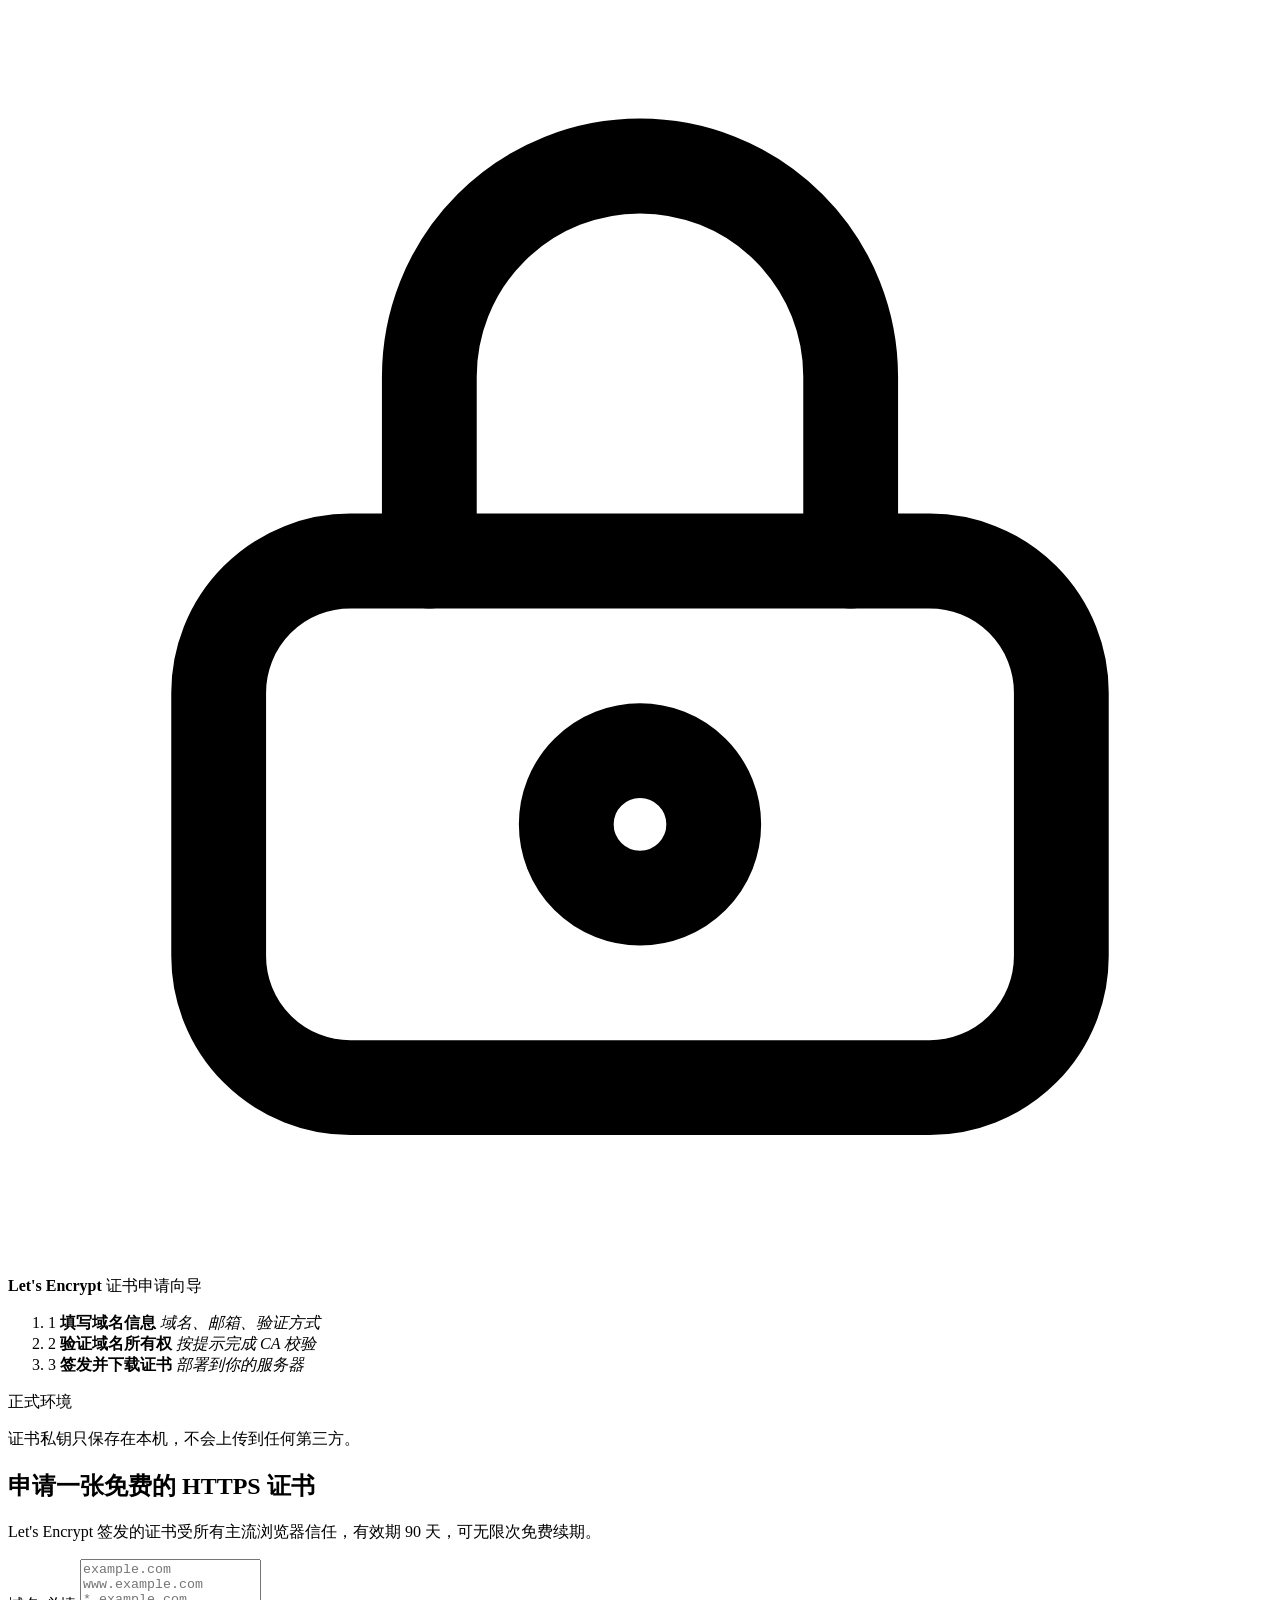
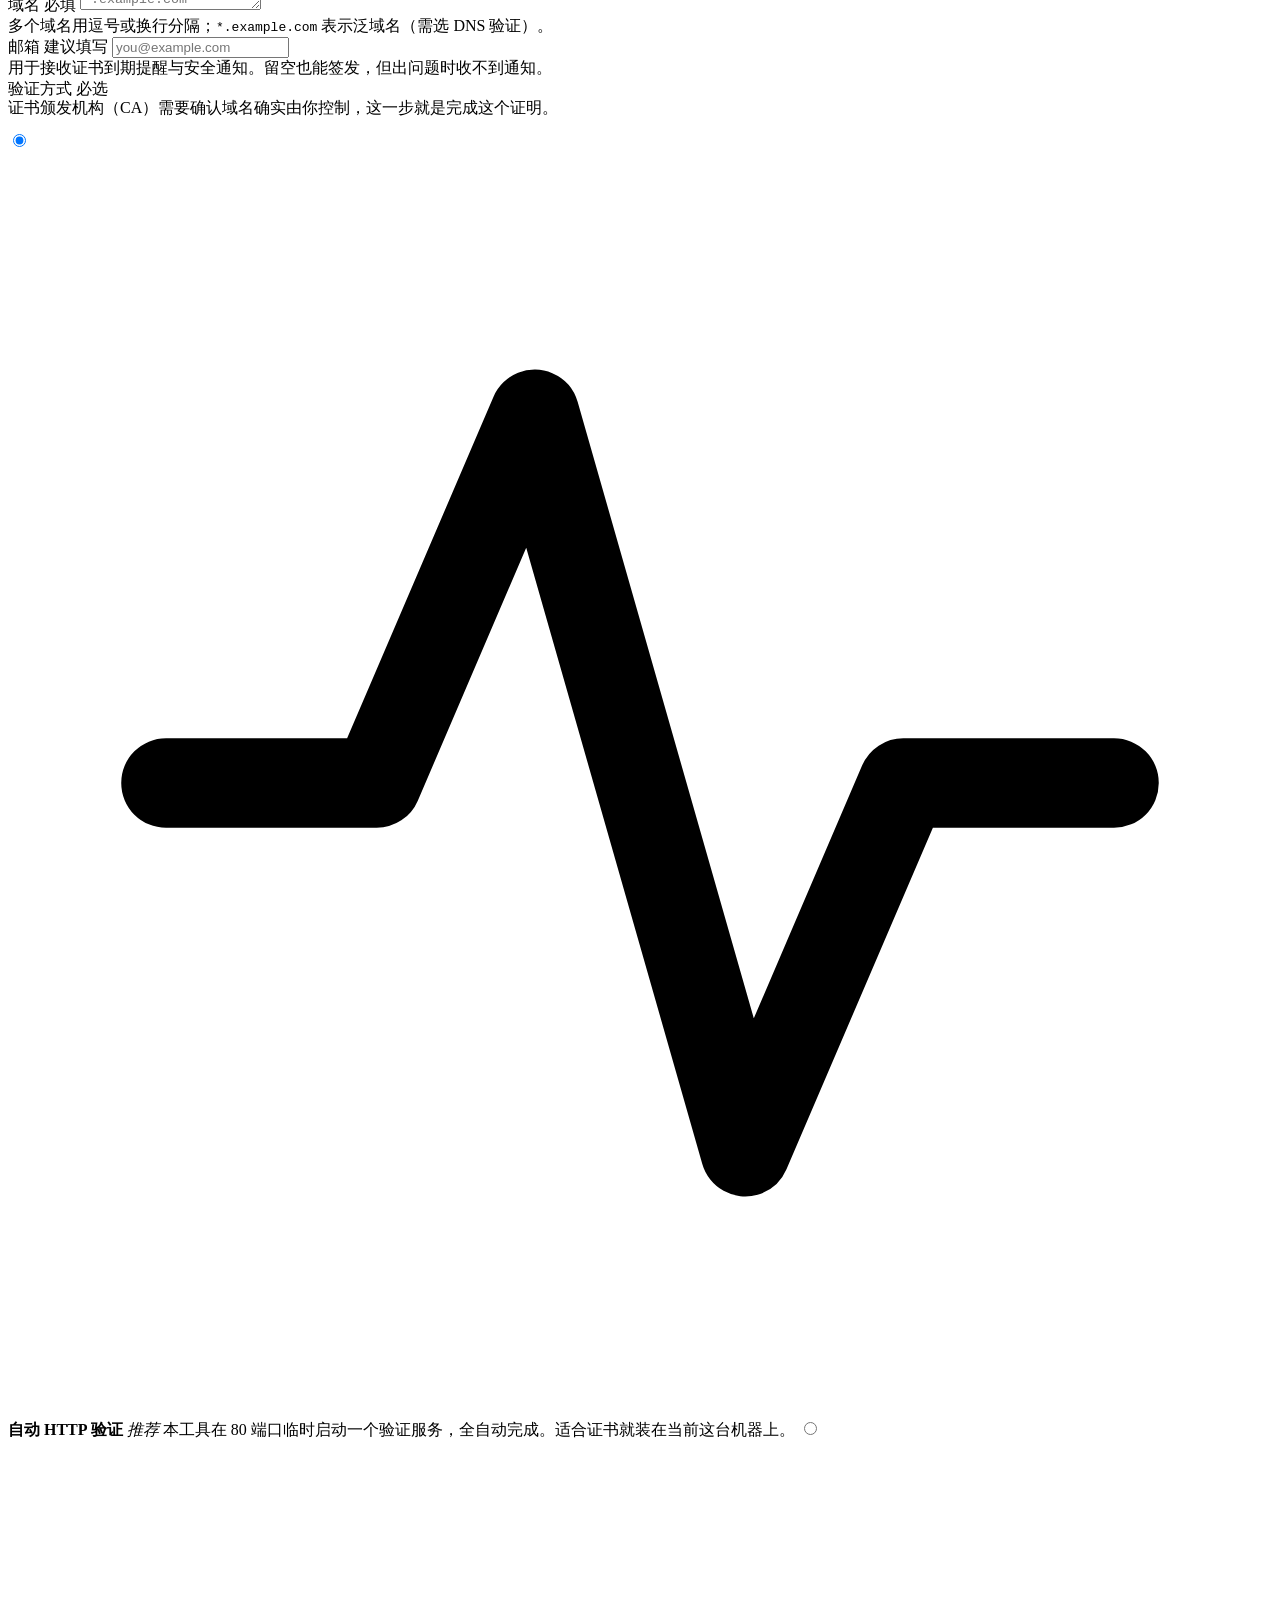
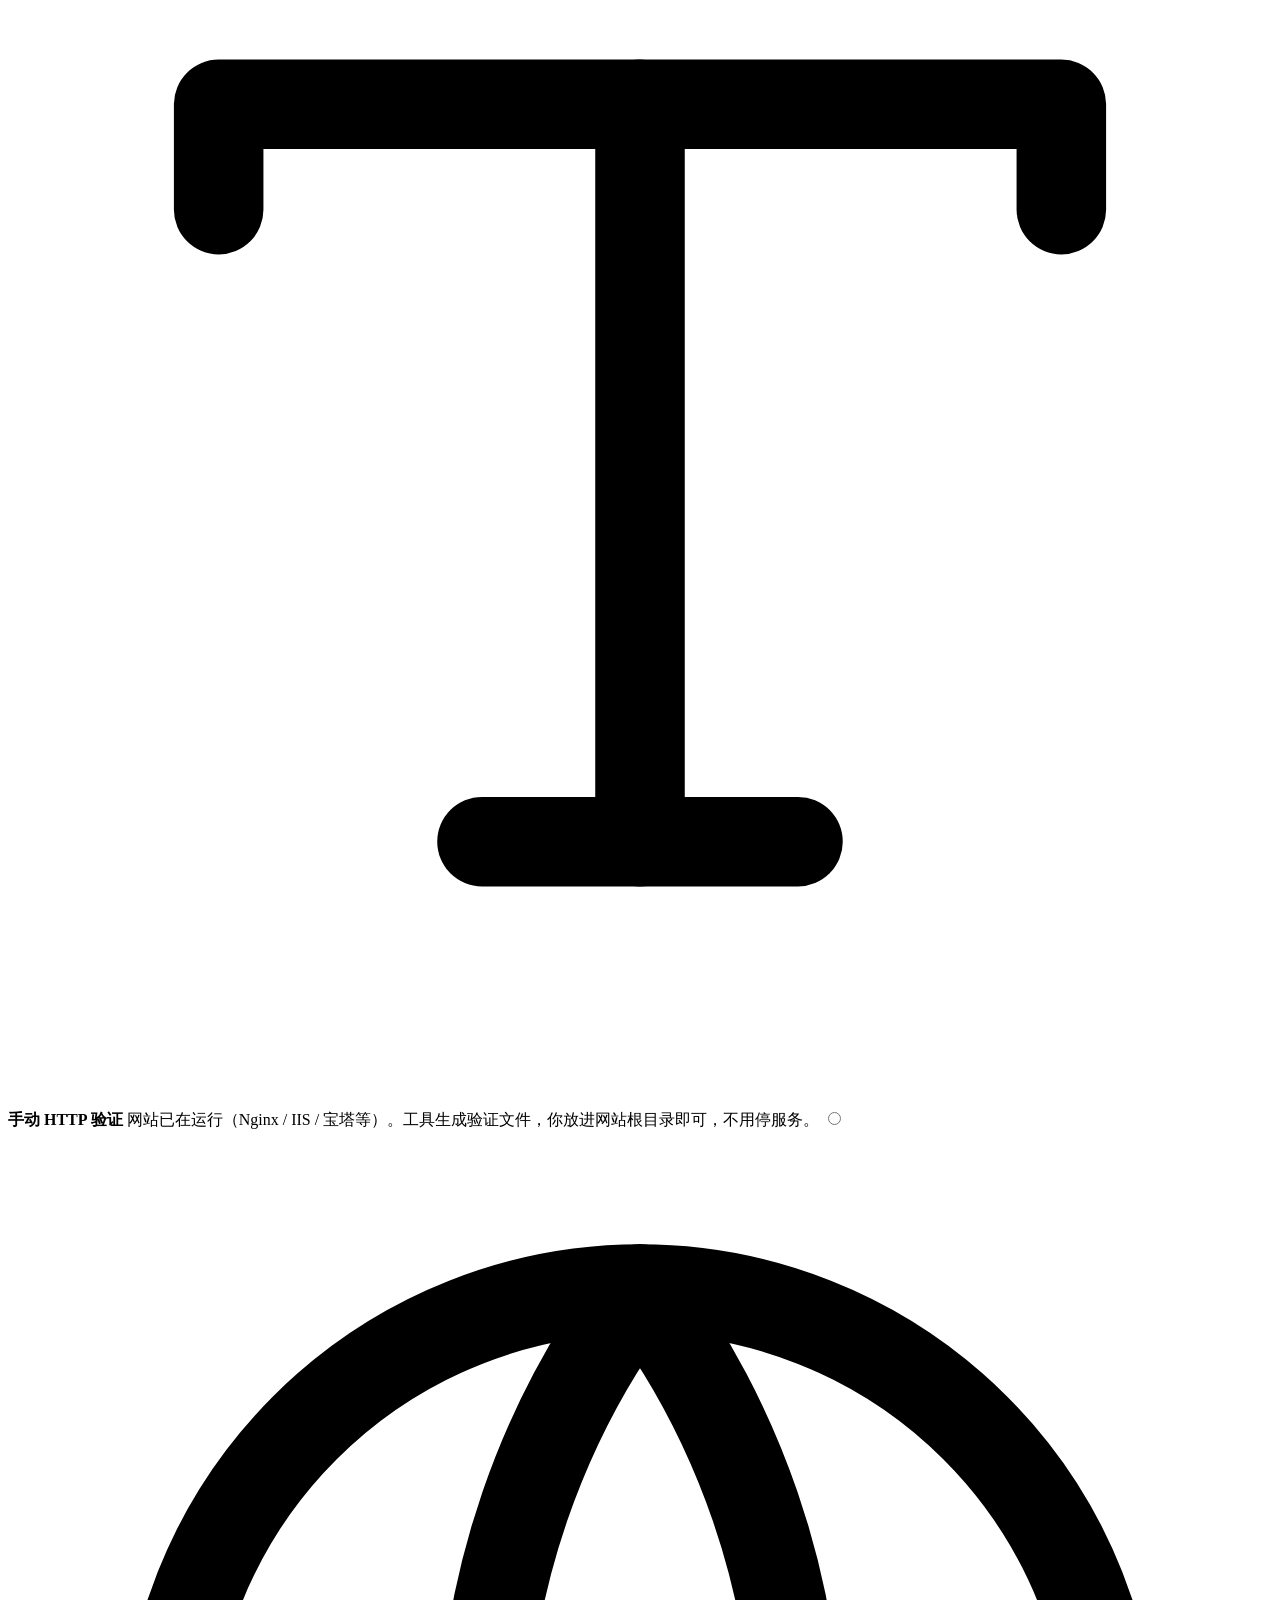
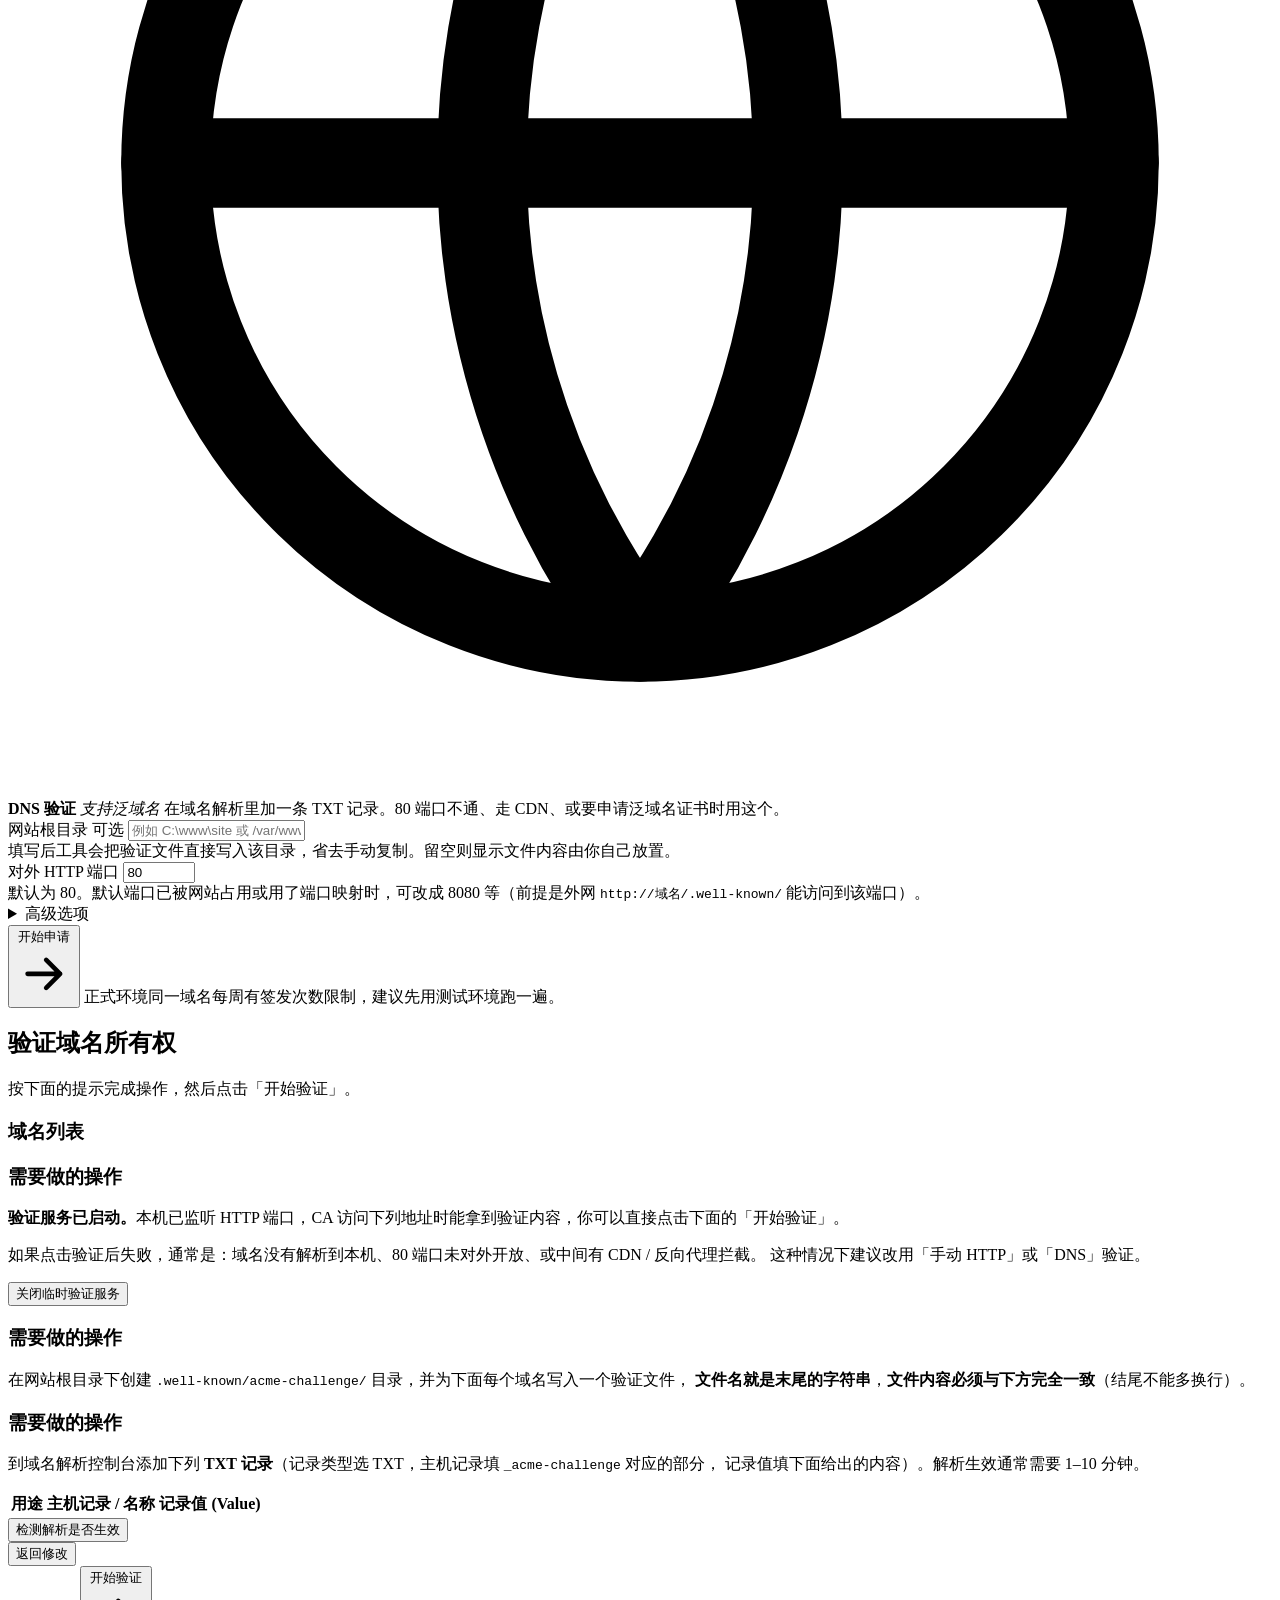
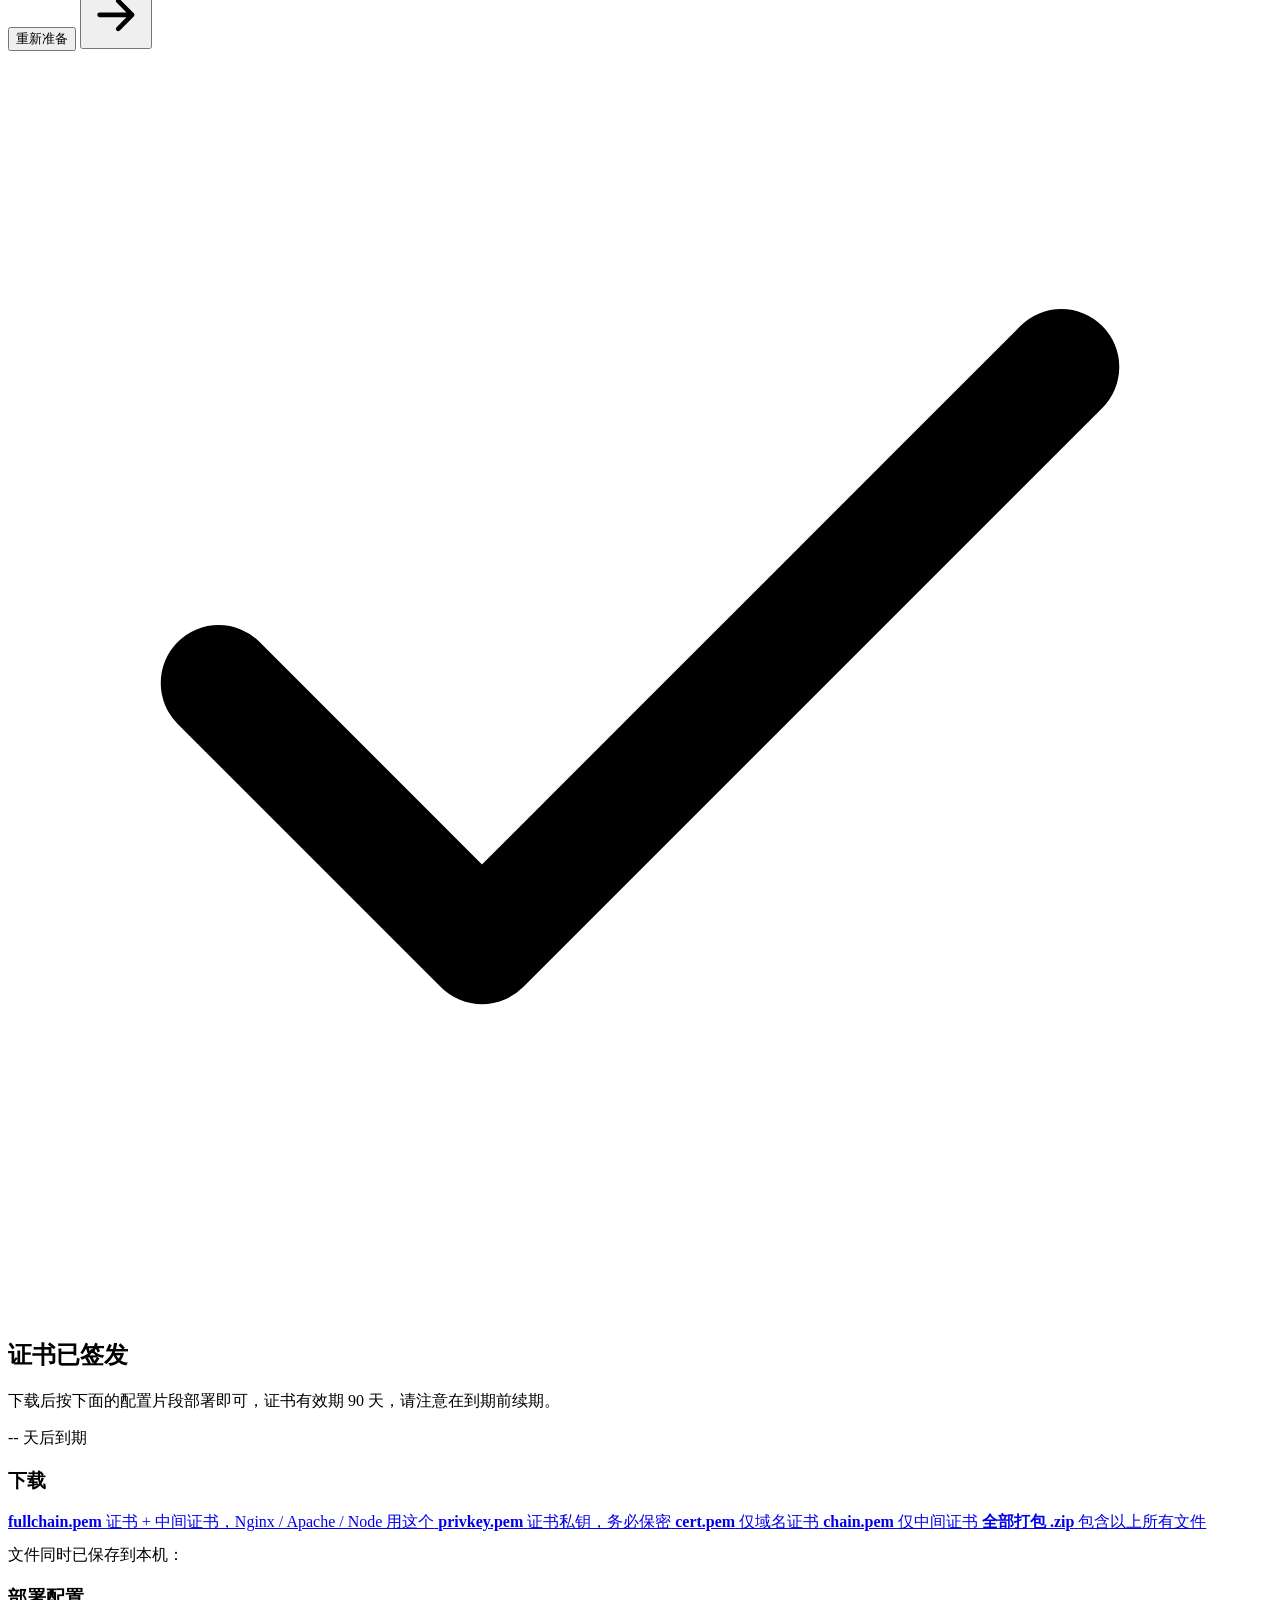
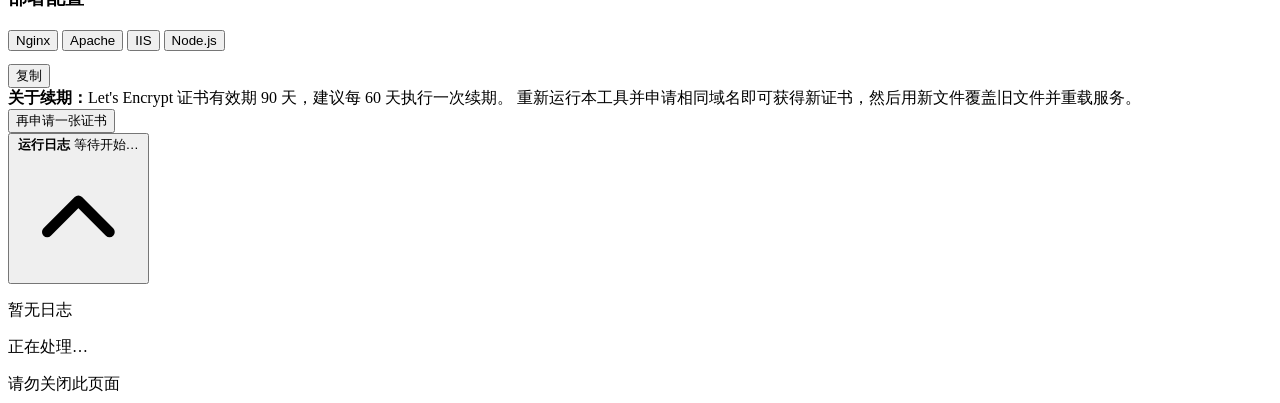
==== web/index.html @ 325e5907 "Initial commit: Let's Encrypt 证书申请工具" ====
<!DOCTYPE html>
<html lang="zh-CN">
<head>
<meta charset="UTF-8">
<meta name="viewport" content="width=device-width, initial-scale=1.0">
<title>Let's Encrypt 证书申请工具</title>
<link rel="stylesheet" href="/static/style.css">
<link rel="icon" href="data:image/svg+xml,<svg xmlns='http://www.w3.org/2000/svg' viewBox='0 0 100 100'><text y='.9em' font-size='90'>🔒</text></svg>">
</head>
<body>

<div class="app">

  <!-- ================= 侧边栏 ================= -->
  <aside class="sidebar">
    <div class="brand">
      <div class="brand-mark">
        <svg viewBox="0 0 24 24" fill="none" stroke="currentColor" stroke-width="1.8" stroke-linecap="round" stroke-linejoin="round">
          <rect x="4" y="10.5" width="16" height="10" rx="2.5"/>
          <path d="M8 10.5V7a4 4 0 0 1 8 0v3.5"/>
          <circle cx="12" cy="15.5" r="1.4"/>
        </svg>
      </div>
      <div class="brand-text">
        <strong>Let's Encrypt</strong>
        <span>证书申请向导</span>
      </div>
    </div>

    <ol class="steps" id="steps">
      <li class="step is-active" data-step="1">
        <span class="step-dot">1</span>
        <span class="step-label">
          <b>填写域名信息</b>
          <i>域名、邮箱、验证方式</i>
        </span>
      </li>
      <li class="step" data-step="2">
        <span class="step-dot">2</span>
        <span class="step-label">
          <b>验证域名所有权</b>
          <i>按提示完成 CA 校验</i>
        </span>
      </li>
      <li class="step" data-step="3">
        <span class="step-dot">3</span>
        <span class="step-label">
          <b>签发并下载证书</b>
          <i>部署到你的服务器</i>
        </span>
      </li>
    </ol>

    <div class="sidebar-foot">
      <div class="badge-row">
        <span class="badge" id="envBadge">正式环境</span>
      </div>
      <p class="hint">
        证书私钥只保存在本机，不会上传到任何第三方。
      </p>
    </div>
  </aside>

  <!-- ================= 主区域 ================= -->
  <main class="main">
    <div class="main-scroll">
      <div class="content">

        <!-- ---------- 步骤 1 ---------- -->
        <section class="panel" id="step1">
          <header class="panel-head">
            <h1>申请一张免费的 HTTPS 证书</h1>
            <p>Let's Encrypt 签发的证书受所有主流浏览器信任，有效期 90 天，可无限次免费续期。</p>
          </header>

          <div class="field">
            <label for="domains">
              域名
              <span class="req">必填</span>
            </label>
            <textarea id="domains" rows="3" spellcheck="false"
              placeholder="example.com&#10;www.example.com&#10;*.example.com"></textarea>
            <div class="field-help">
              <span>多个域名用逗号或换行分隔；<code>*.example.com</code> 表示泛域名（需选 DNS 验证）。</span>
            </div>
            <div class="chips" id="domainChips"></div>
          </div>

          <div class="field">
            <label for="email">
              邮箱
              <span class="opt">建议填写</span>
            </label>
            <input type="email" id="email" placeholder="you@example.com" autocomplete="email">
            <div class="field-help">
              用于接收证书到期提醒与安全通知。留空也能签发，但出问题时收不到通知。
            </div>
          </div>

          <div class="field">
            <label>验证方式 <span class="req">必选</span></label>
            <p class="field-help" style="margin-top:-2px;margin-bottom:12px">
              证书颁发机构（CA）需要确认域名确实由你控制，这一步就是完成这个证明。
            </p>

            <div class="option-grid" id="challengeOptions">
              <label class="option" data-value="http_auto">
                <input type="radio" name="challenge" value="http_auto" checked>
                <span class="option-head">
                  <svg class="ico" viewBox="0 0 24 24" fill="none" stroke="currentColor" stroke-width="1.7" stroke-linecap="round" stroke-linejoin="round"><path d="M3 12h4l3-7 4 14 3-7h4"/></svg>
                  <b>自动 HTTP 验证</b>
                  <em class="tag tag-rec">推荐</em>
                </span>
                <span class="option-desc">
                  本工具在 80 端口临时启动一个验证服务，全自动完成。适合证书就装在当前这台机器上。
                </span>
              </label>

              <label class="option" data-value="http_manual">
                <input type="radio" name="challenge" value="http_manual">
                <span class="option-head">
                  <svg class="ico" viewBox="0 0 24 24" fill="none" stroke="currentColor" stroke-width="1.7" stroke-linecap="round" stroke-linejoin="round"><path d="M4 7V5h16v2"/><path d="M12 5v14"/><path d="M9 19h6"/></svg>
                  <b>手动 HTTP 验证</b>
                </span>
                <span class="option-desc">
                  网站已在运行（Nginx / IIS / 宝塔等）。工具生成验证文件，你放进网站根目录即可，不用停服务。
                </span>
              </label>

              <label class="option" data-value="dns">
                <input type="radio" name="challenge" value="dns">
                <span class="option-head">
                  <svg class="ico" viewBox="0 0 24 24" fill="none" stroke="currentColor" stroke-width="1.7" stroke-linecap="round" stroke-linejoin="round"><circle cx="12" cy="12" r="9"/><path d="M3 12h18M12 3a15 15 0 0 1 0 18 15 15 0 0 1 0-18"/></svg>
                  <b>DNS 验证</b>
                  <em class="tag">支持泛域名</em>
                </span>
                <span class="option-desc">
                  在域名解析里加一条 TXT 记录。80 端口不通、走 CDN、或要申请泛域名证书时用这个。
                </span>
              </label>
            </div>
          </div>

          <!-- 条件字段 -->
          <div class="field conditional" id="fieldWebroot">
            <label for="webroot">网站根目录 <span class="opt">可选</span></label>
            <input type="text" id="webroot" placeholder="例如 C:\www\site 或 /var/www/html">
            <div class="field-help">
              填写后工具会把验证文件直接写入该目录，省去手动复制。留空则显示文件内容由你自己放置。
            </div>
          </div>

          <div class="field conditional" id="fieldPort">
            <label for="httpPort">对外 HTTP 端口</label>
            <input type="number" id="httpPort" value="80" min="1" max="65535">
            <div class="field-help">
              默认为 80。默认端口已被网站占用或用了端口映射时，可改成 8080 等（前提是外网 <code>http://域名/.well-known/</code> 能访问到该端口）。
            </div>
          </div>

          <details class="advanced">
            <summary>高级选项</summary>
            <div class="field">
              <label for="keyType">证书密钥类型</label>
              <select id="keyType">
                <option value="ec256" selected>ECDSA P-256（推荐，握手快、体积小）</option>
                <option value="ec384">ECDSA P-384（更高强度）</option>
                <option value="rsa2048">RSA 2048（兼容老旧设备）</option>
                <option value="rsa4096">RSA 4096（最高兼容性）</option>
              </select>
              <div class="field-help">
                极老的系统（Windows XP、Java 6、部分嵌入式设备）不支持 ECDSA，需要兼容它们时请选 RSA 2048。
              </div>
            </div>

            <div class="field">
              <label class="switch-row" for="staging">
                <input type="checkbox" id="staging">
                <span class="switch"></span>
                <span>
                  使用测试环境（Staging）
                  <em>签发的证书不被浏览器信任，但完全不影响正式配额，适合先演练流程。</em>
                </span>
              </label>
            </div>
          </details>

          <div class="actions">
            <button class="btn btn-primary" id="btnSubmit">
              开始申请
              <svg class="ico" viewBox="0 0 24 24" fill="none" stroke="currentColor" stroke-width="2" stroke-linecap="round" stroke-linejoin="round"><path d="M5 12h14M13 6l6 6-6 6"/></svg>
            </button>
            <span class="actions-note">正式环境同一域名每周有签发次数限制，建议先用测试环境跑一遍。</span>
          </div>
        </section>

        <!-- ---------- 步骤 2 ---------- -->
        <section class="panel hidden" id="step2">
          <header class="panel-head">
            <h1>验证域名所有权</h1>
            <p id="step2Subtitle">按下面的提示完成操作，然后点击「开始验证」。</p>
          </header>

          <div class="alert alert-warn hidden" id="warnBox"></div>

          <!-- 域名状态 -->
          <div class="block">
            <h3 class="block-title">域名列表</h3>
            <ul class="domain-list" id="challengeList"></ul>
          </div>

          <!-- 操作指引：自动 HTTP -->
          <div class="block guide hidden" id="guideAuto">
            <h3 class="block-title">需要做的操作</h3>
            <div class="alert alert-ok" id="autoAlert">
              <b>验证服务已启动。</b>本机已监听 HTTP 端口，CA 访问下列地址时能拿到验证内容，你可以直接点击下面的「开始验证」。
            </div>
            <ul class="url-list" id="autoUrls"></ul>
            <div id="autoFallback" class="hidden"></div>
            <p class="muted small">
              如果点击验证后失败，通常是：域名没有解析到本机、80 端口未对外开放、或中间有 CDN / 反向代理拦截。
              这种情况下建议改用「手动 HTTP」或「DNS」验证。
            </p>
            <button class="btn btn-ghost btn-sm" id="btnStopHttp">关闭临时验证服务</button>
          </div>

          <!-- 操作指引：手动 HTTP -->
          <div class="block guide hidden" id="guideManual">
            <h3 class="block-title">需要做的操作</h3>
            <p class="guide-text">
              在网站根目录下创建 <code>.well-known/acme-challenge/</code> 目录，并为下面每个域名写入一个验证文件，
              <b>文件名就是末尾的字符串</b>，<b>文件内容必须与下方完全一致</b>（结尾不能多换行）。
            </p>
            <div id="manualFiles"></div>
          </div>

          <!-- 操作指引：DNS -->
          <div class="block guide hidden" id="guideDns">
            <h3 class="block-title">需要做的操作</h3>
            <p class="guide-text">
              到域名解析控制台添加下列 <b>TXT 记录</b>（记录类型选 TXT，主机记录填 <code>_acme-challenge</code> 对应的部分，
              记录值填下面给出的内容）。解析生效通常需要 1&ndash;10 分钟。
            </p>
            <div class="table-wrap">
              <table class="data-table">
                <thead>
                  <tr><th>用途</th><th>主机记录 / 名称</th><th>记录值 (Value)</th><th></th></tr>
                </thead>
                <tbody id="dnsRows"></tbody>
              </table>
            </div>
            <div class="dns-check">
              <button class="btn btn-ghost btn-sm" id="btnCheckDns">检测解析是否生效</button>
              <span class="muted small" id="dnsCheckResult"></span>
            </div>
          </div>

          <div class="actions actions-between">
            <button class="btn btn-ghost" id="btnBack1">返回修改</button>
            <div class="actions-right">
              <button class="btn btn-primary hidden" id="btnRetryPrepare">重新准备</button>
              <button class="btn btn-primary" id="btnValidate">
                开始验证
                <svg class="ico" viewBox="0 0 24 24" fill="none" stroke="currentColor" stroke-width="2" stroke-linecap="round" stroke-linejoin="round"><path d="M5 12h14M13 6l6 6-6 6"/></svg>
              </button>
            </div>
          </div>
        </section>

        <!-- ---------- 步骤 3 ---------- -->
        <section class="panel hidden" id="step3">
          <header class="panel-head">
            <div class="success-mark">
              <svg viewBox="0 0 24 24" fill="none" stroke="currentColor" stroke-width="2.2" stroke-linecap="round" stroke-linejoin="round"><path d="M20 6 9 17l-5-5"/></svg>
            </div>
            <h1>证书已签发</h1>
            <p>下载后按下面的配置片段部署即可，证书有效期 90 天，请注意在到期前续期。</p>
          </header>

          <!-- 摘要 -->
          <div class="cert-card">
            <div class="cert-main">
              <div class="cert-domains" id="certDomains"></div>
              <div class="cert-meta" id="certMeta"></div>
            </div>
            <div class="cert-validity">
              <span class="validity-num" id="certDays">--</span>
              <span class="validity-label">天后到期</span>
            </div>
          </div>

          <div class="block">
            <h3 class="block-title">下载</h3>
            <div class="download-grid">
              <a class="dl" href="#" data-kind="fullchain">
                <b>fullchain.pem</b>
                <span>证书 + 中间证书，Nginx / Apache / Node 用这个</span>
              </a>
              <a class="dl" href="#" data-kind="key">
                <b>privkey.pem</b>
                <span>证书私钥，务必保密</span>
              </a>
              <a class="dl" href="#" data-kind="cert">
                <b>cert.pem</b>
                <span>仅域名证书</span>
              </a>
              <a class="dl" href="#" data-kind="chain">
                <b>chain.pem</b>
                <span>仅中间证书</span>
              </a>
              <a class="dl dl-accent" href="#" data-kind="bundle">
                <b>全部打包 .zip</b>
                <span>包含以上所有文件</span>
              </a>
            </div>
            <p class="muted small" style="margin-top:12px">
              文件同时已保存到本机：<code id="outputDir"></code>
            </p>
          </div>

          <div class="block">
            <h3 class="block-title">部署配置</h3>
            <div class="tabs" id="deployTabs">
              <button class="tab is-active" data-tab="nginx">Nginx</button>
              <button class="tab" data-tab="apache">Apache</button>
              <button class="tab" data-tab="iis">IIS</button>
              <button class="tab" data-tab="node">Node.js</button>
            </div>
            <div class="code-box">
              <pre id="deployCode"></pre>
              <button class="copy-btn" data-copy-target="deployCode">复制</button>
            </div>
          </div>

          <div class="alert alert-info">
            <b>关于续期：</b>Let's Encrypt 证书有效期 90 天，建议每 60 天执行一次续期。
            重新运行本工具并申请相同域名即可获得新证书，然后用新文件覆盖旧文件并重载服务。
          </div>

          <div class="actions">
            <button class="btn btn-ghost" id="btnRestart">再申请一张证书</button>
          </div>
        </section>

      </div>
    </div>

    <!-- ---------- 日志坞 ---------- -->
    <div class="logdock" id="logdock">
      <button class="logdock-head" id="logToggle">
        <span class="dot-live"></span>
        <b>运行日志</b>
        <span class="logdock-last" id="logLast">等待开始…</span>
        <svg class="chev" viewBox="0 0 24 24" fill="none" stroke="currentColor" stroke-width="2" stroke-linecap="round" stroke-linejoin="round"><path d="m6 15 6-6 6 6"/></svg>
      </button>
      <div class="logdock-body" id="logBody">
        <div class="log-lines" id="logLines"><p class="muted small">暂无日志</p></div>
      </div>
    </div>
  </main>
</div>

<!-- 加载遮罩 -->
<div class="overlay hidden" id="overlay">
  <div class="overlay-card">
    <div class="spinner"></div>
    <p id="overlayText">正在处理…</p>
    <span id="overlayHint">请勿关闭此页面</span>
  </div>
</div>

<div class="toast-wrap" id="toastWrap"></div>

<script src="/static/app.js"></script>
</body>
</html>
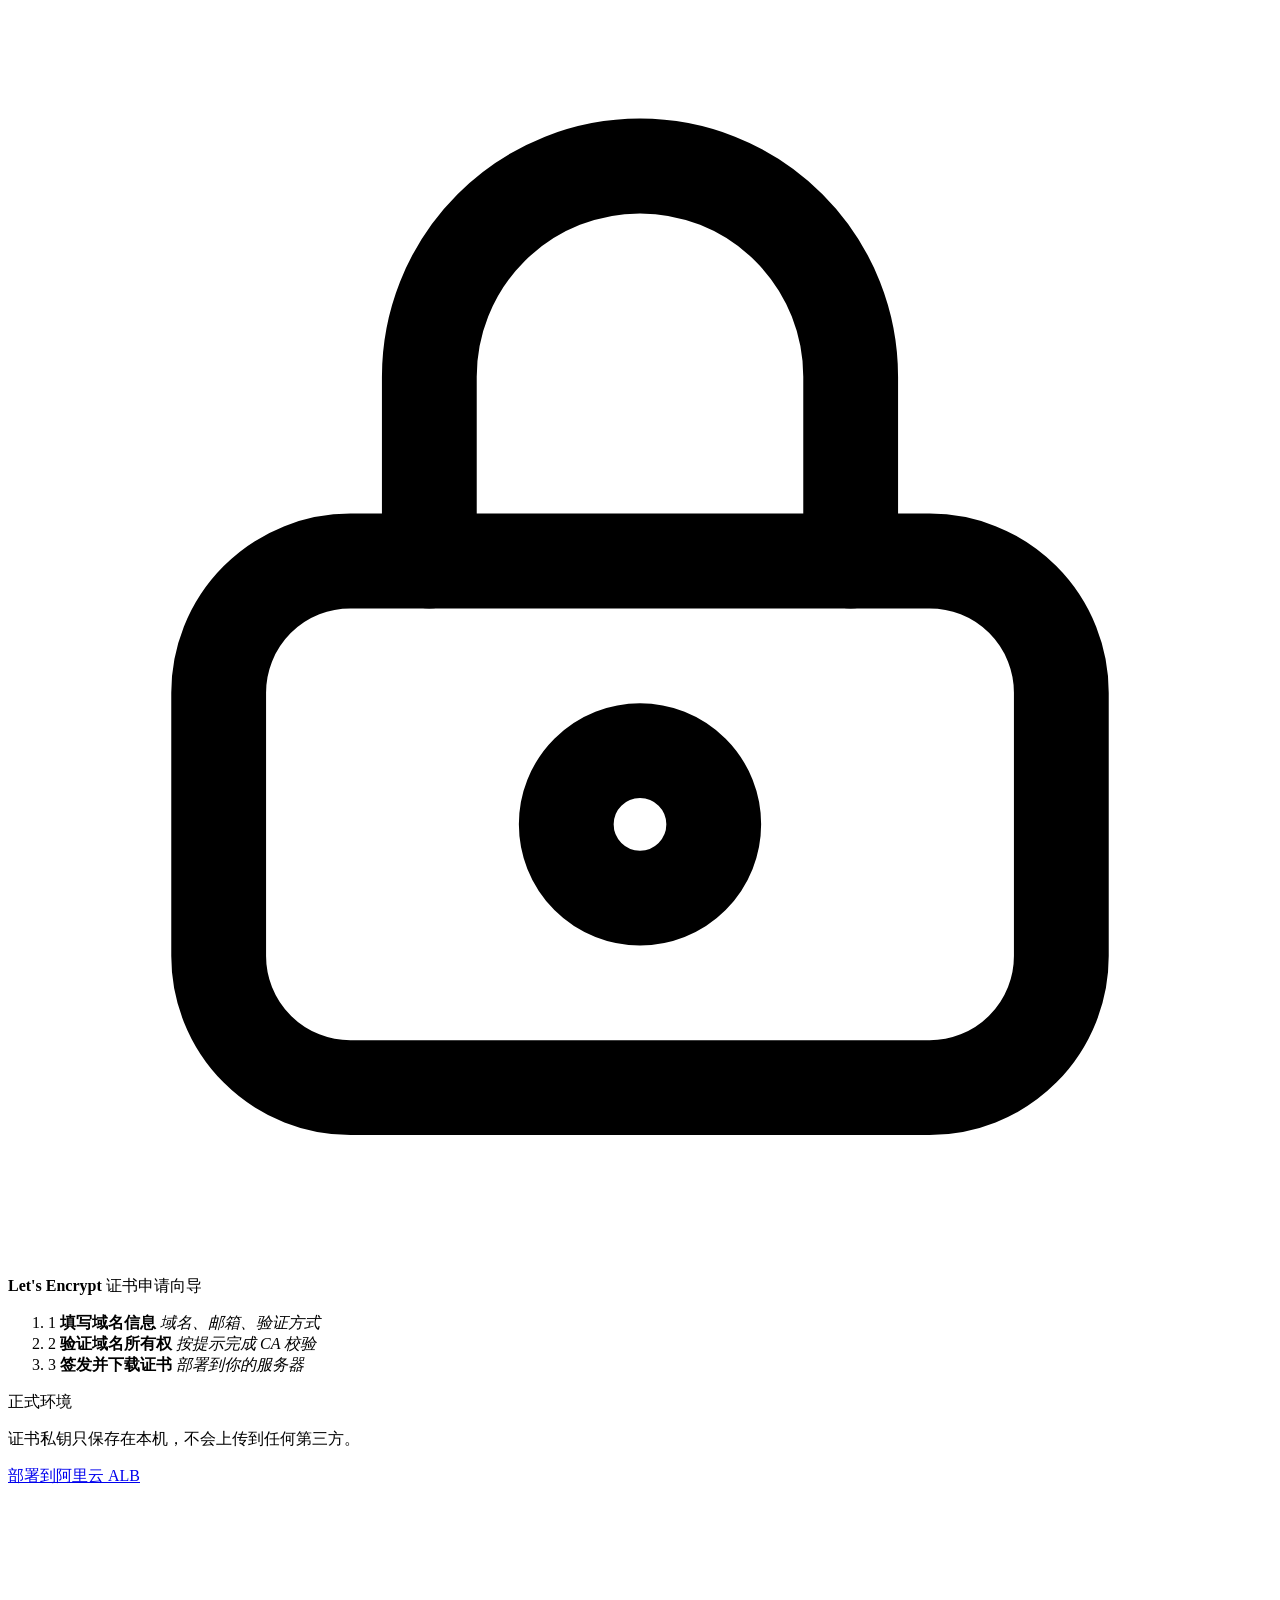
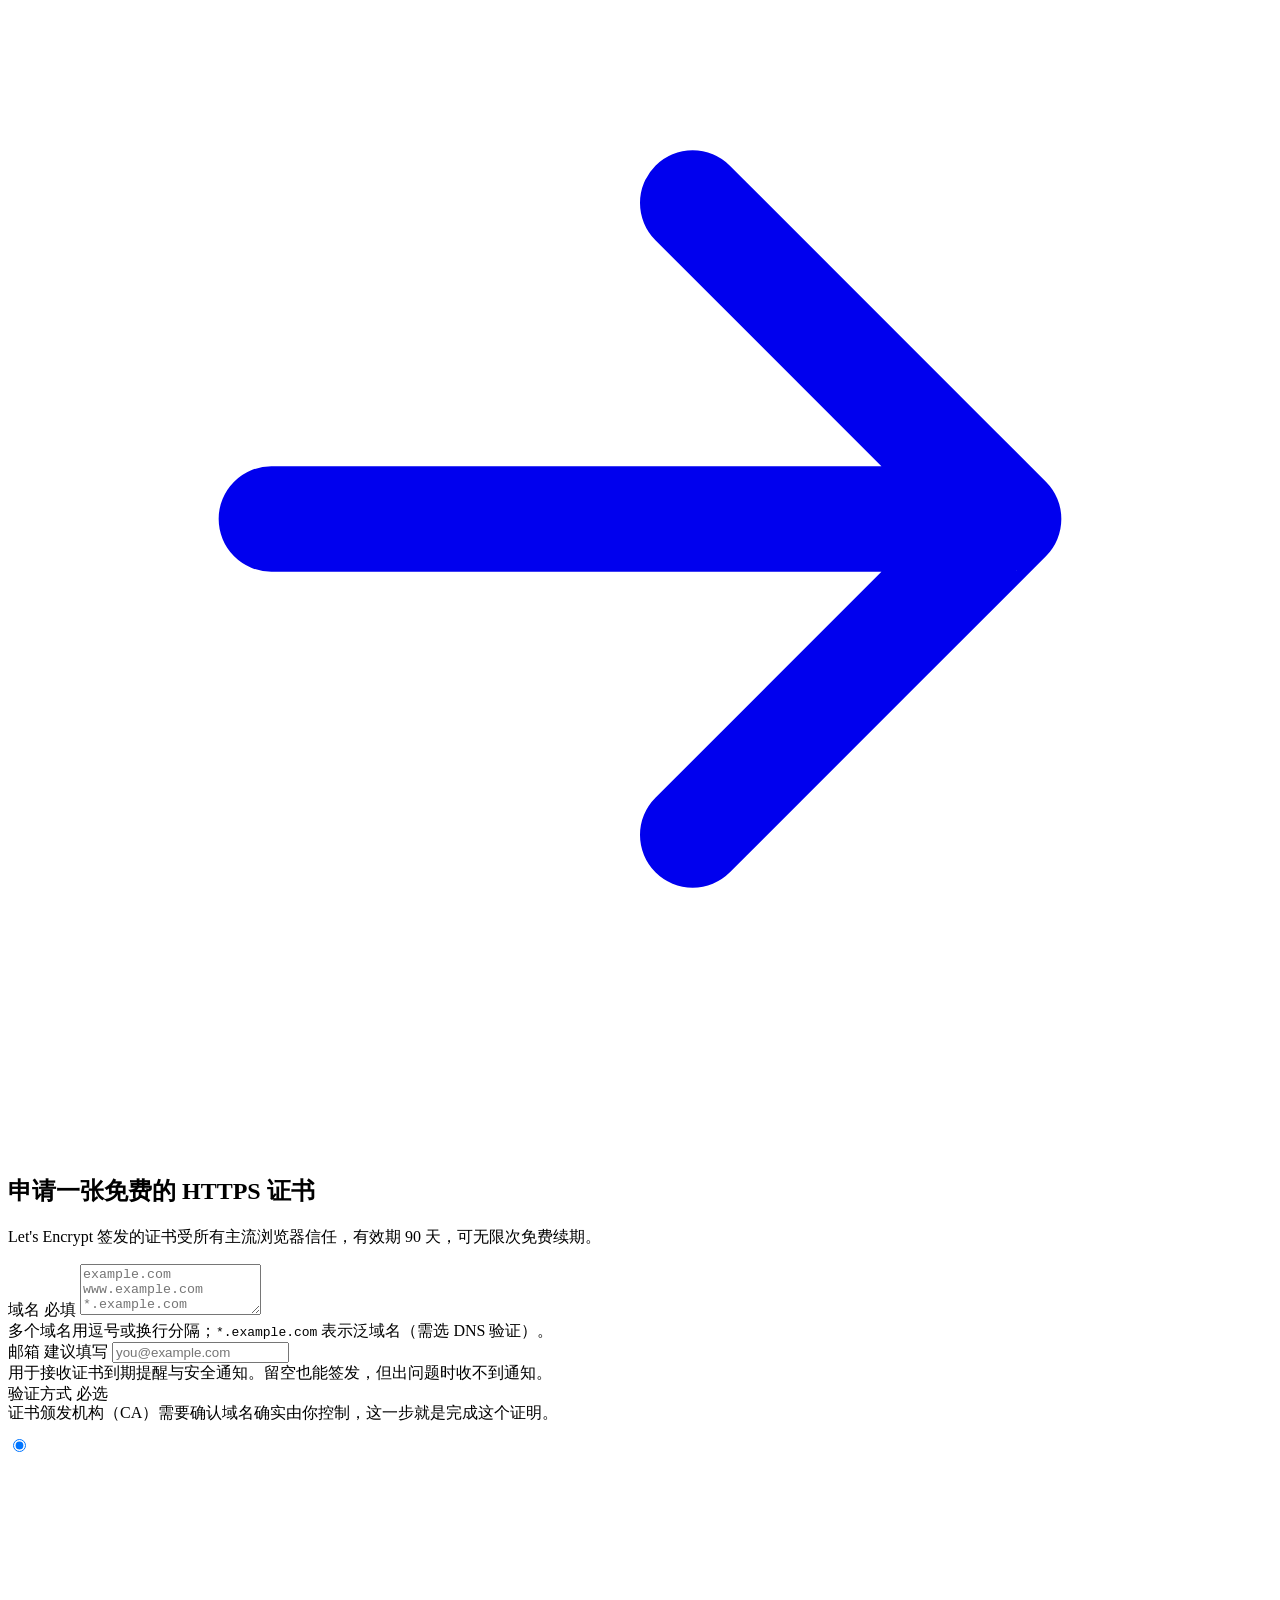
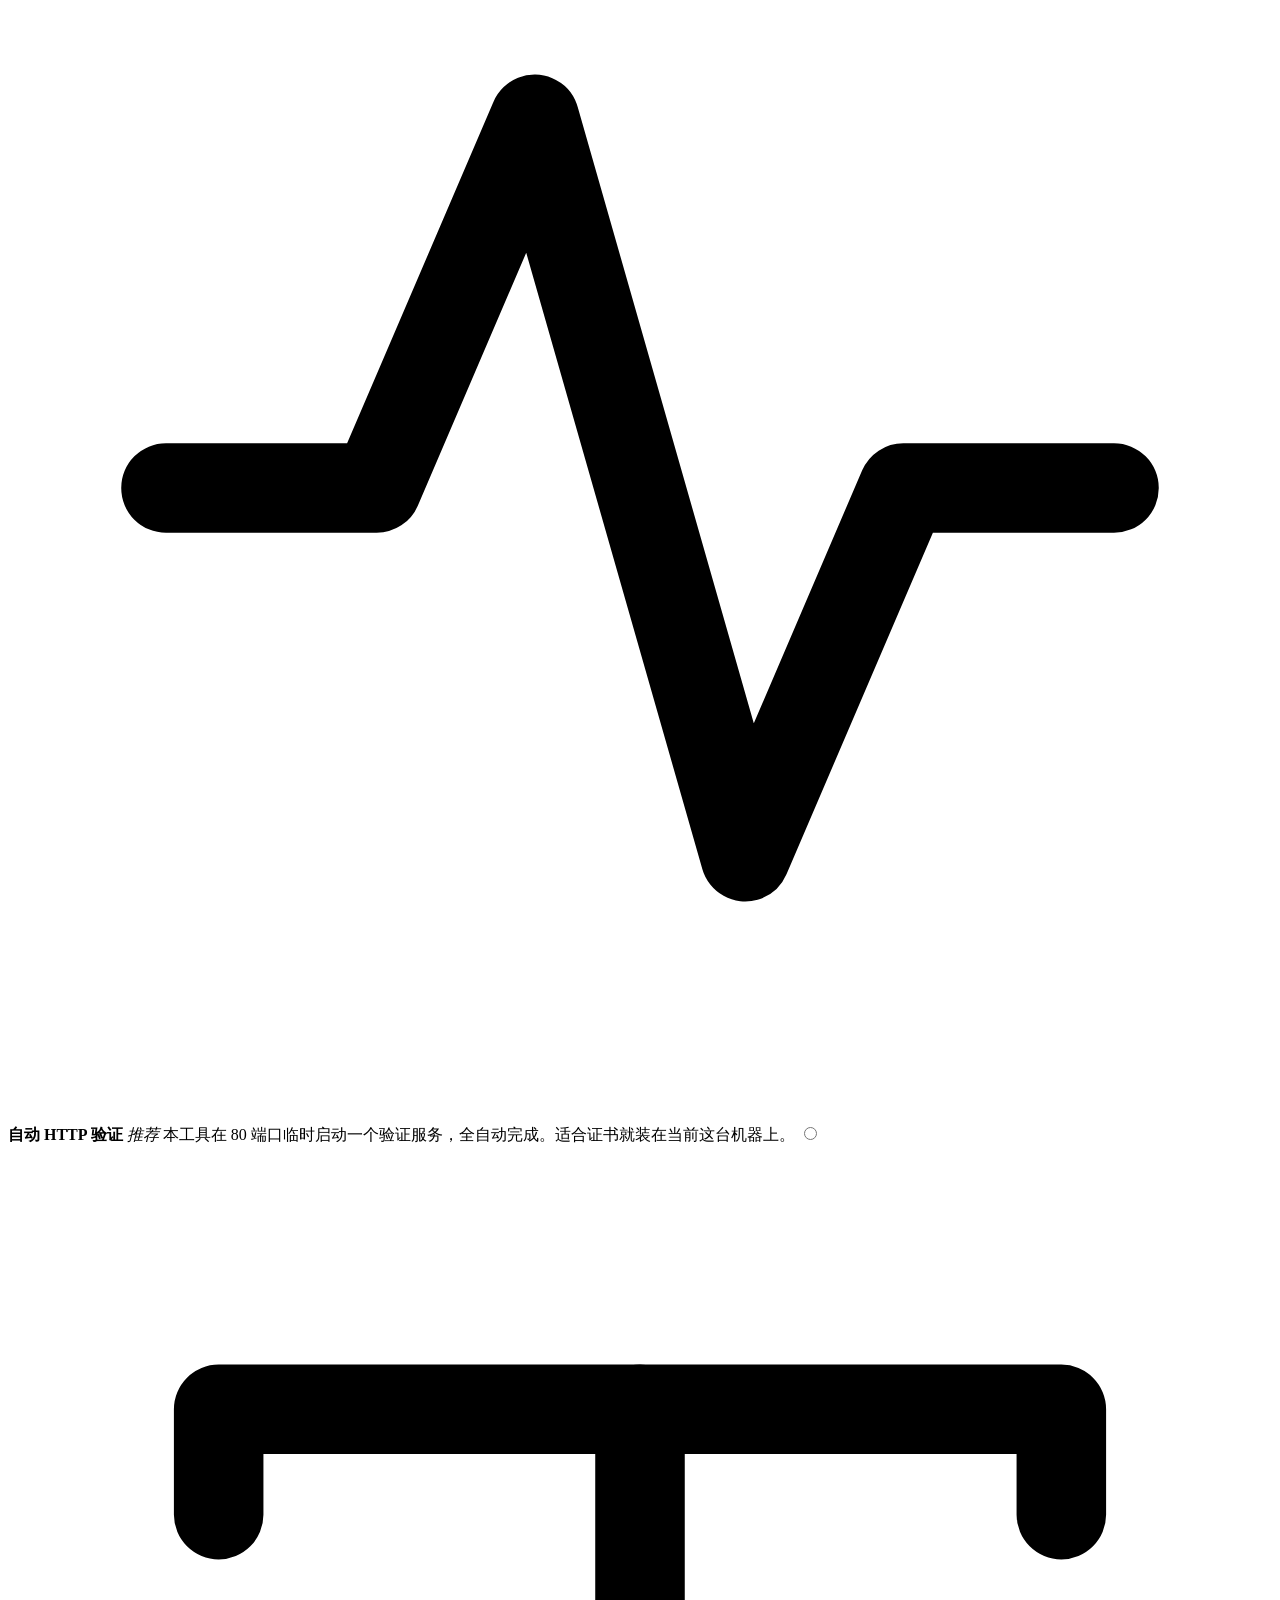
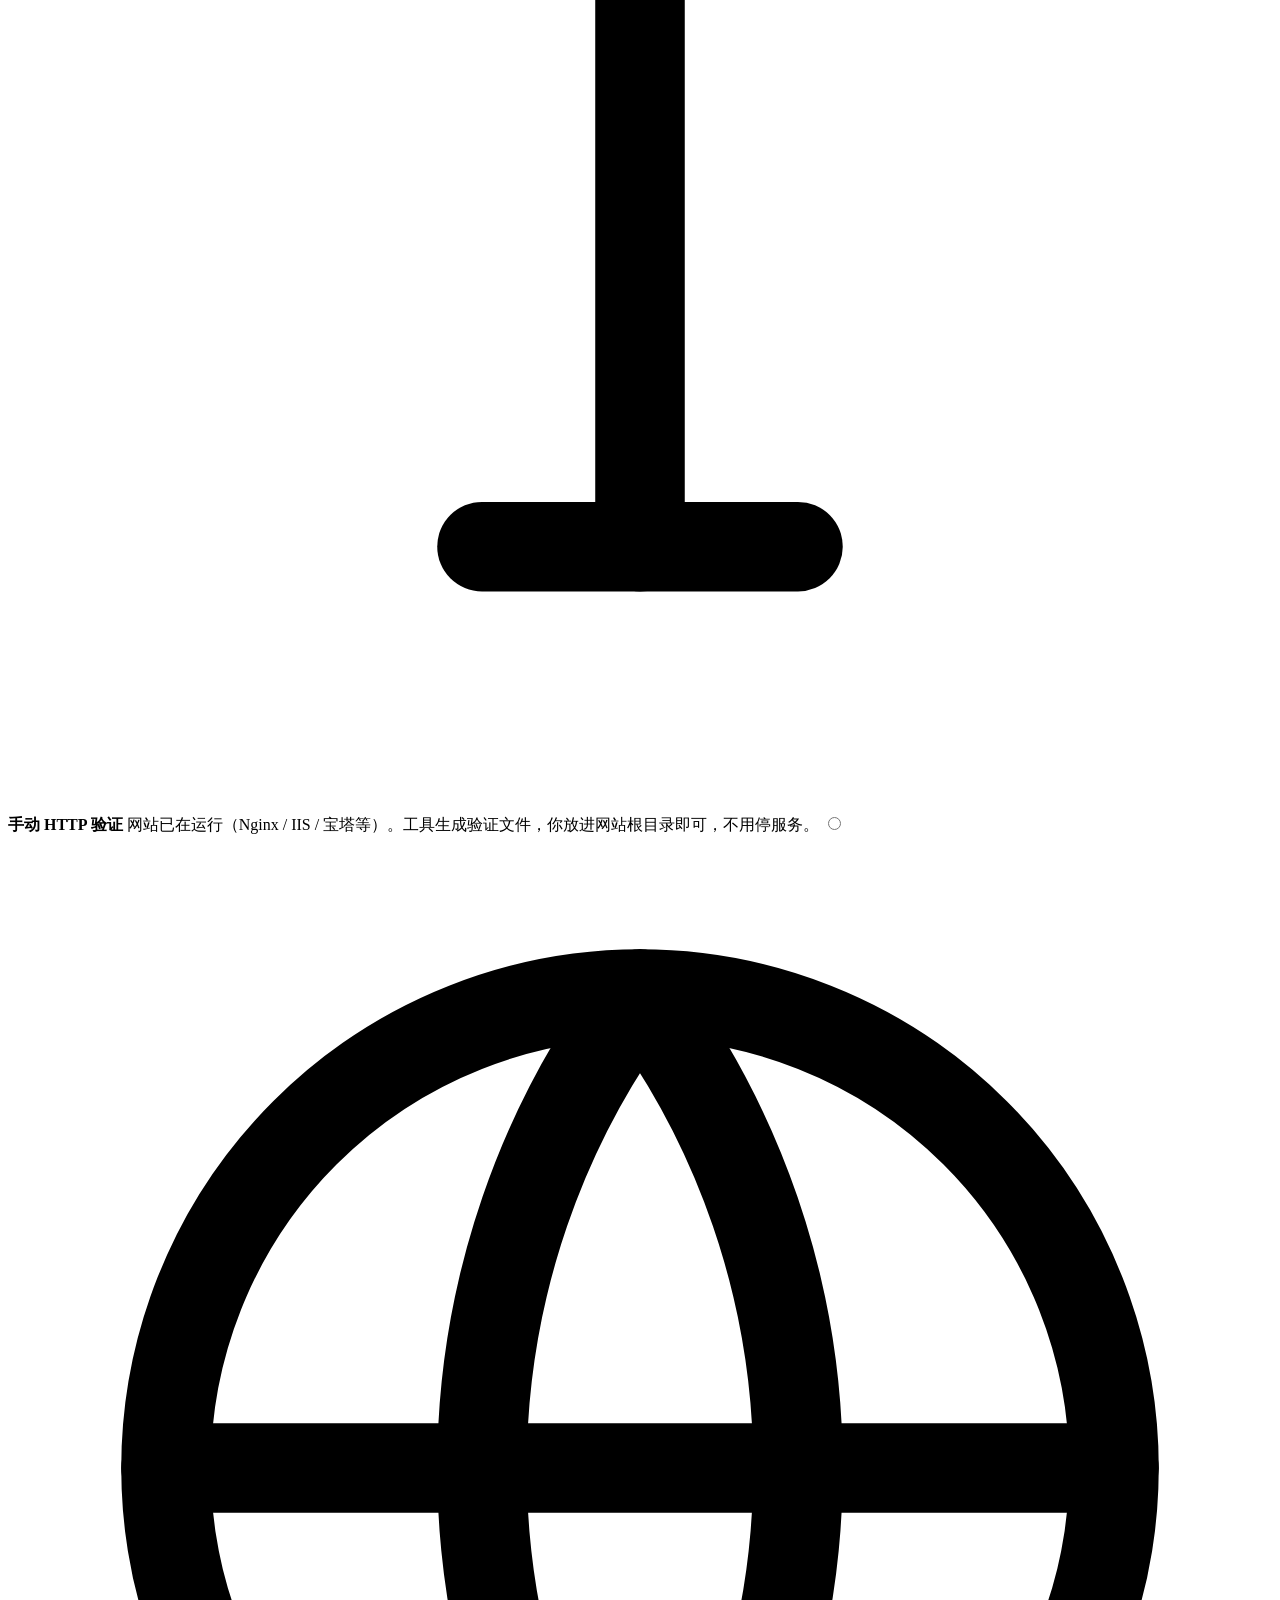
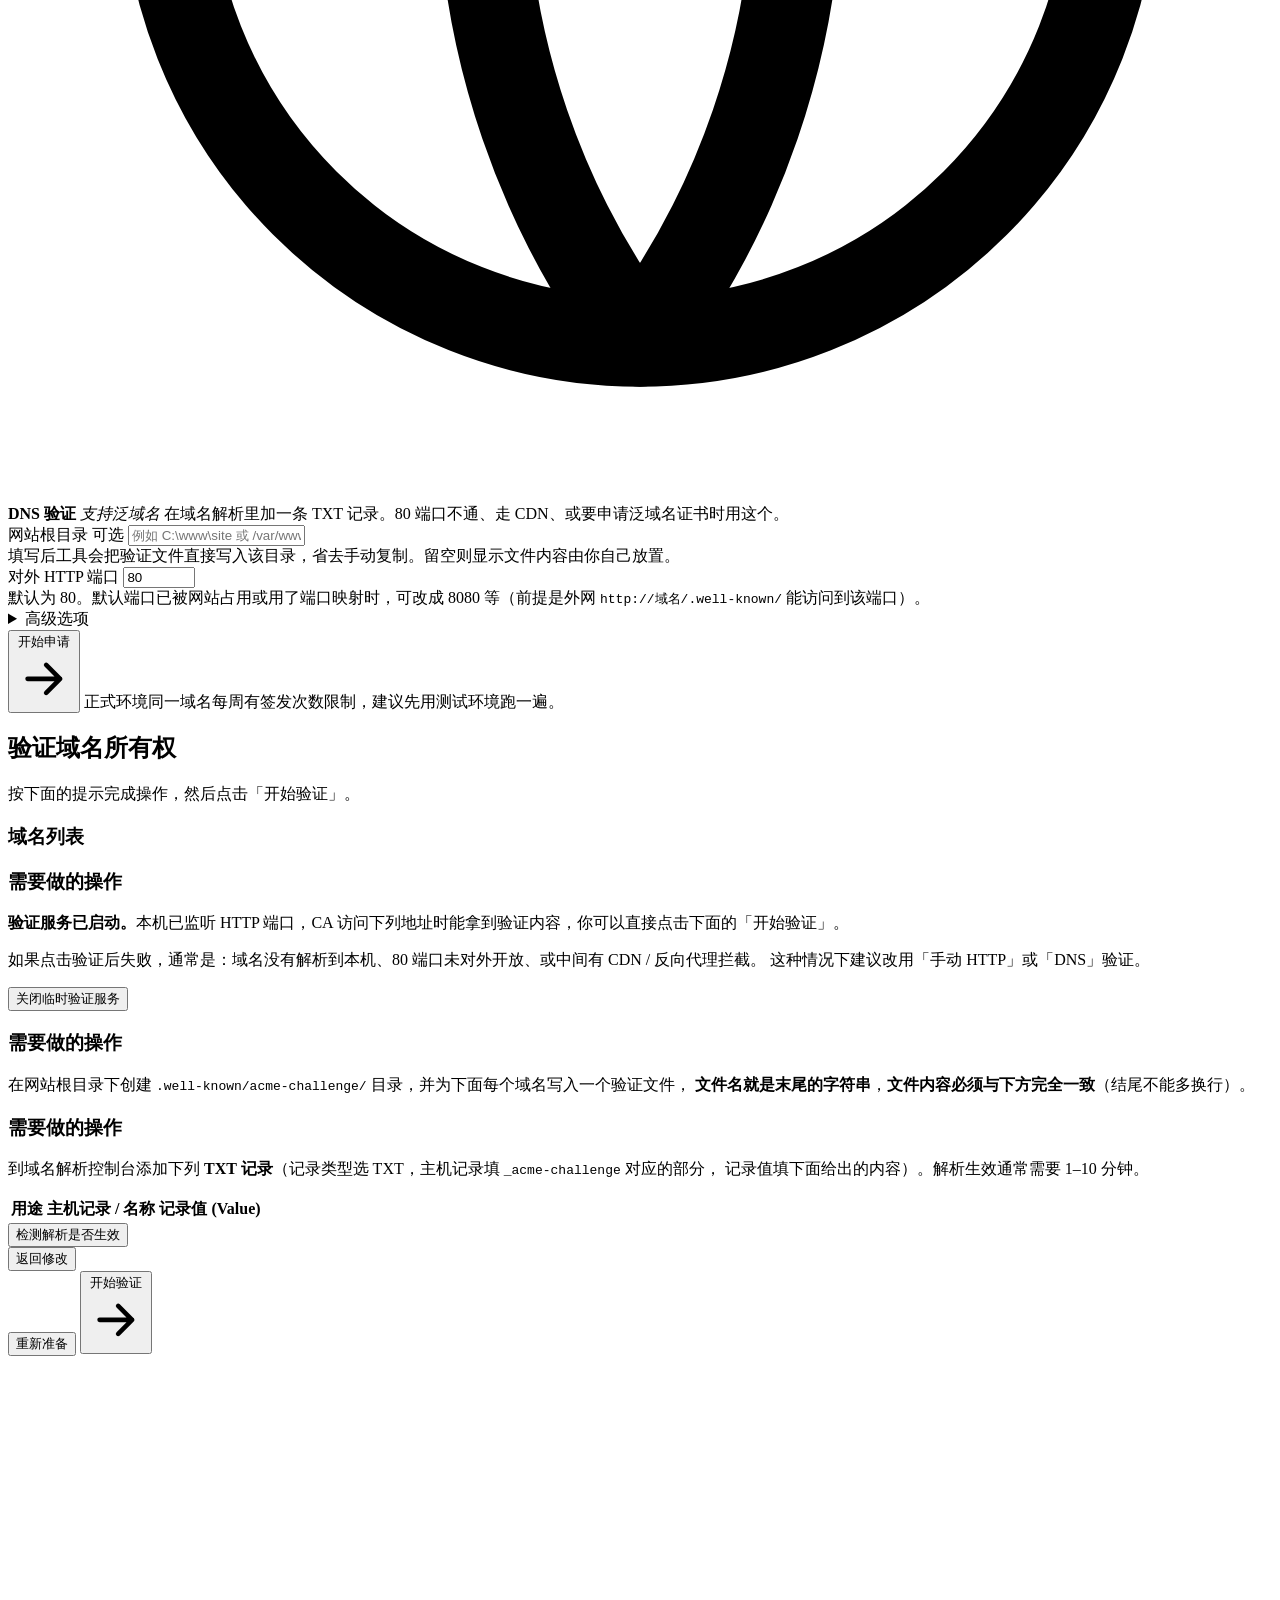
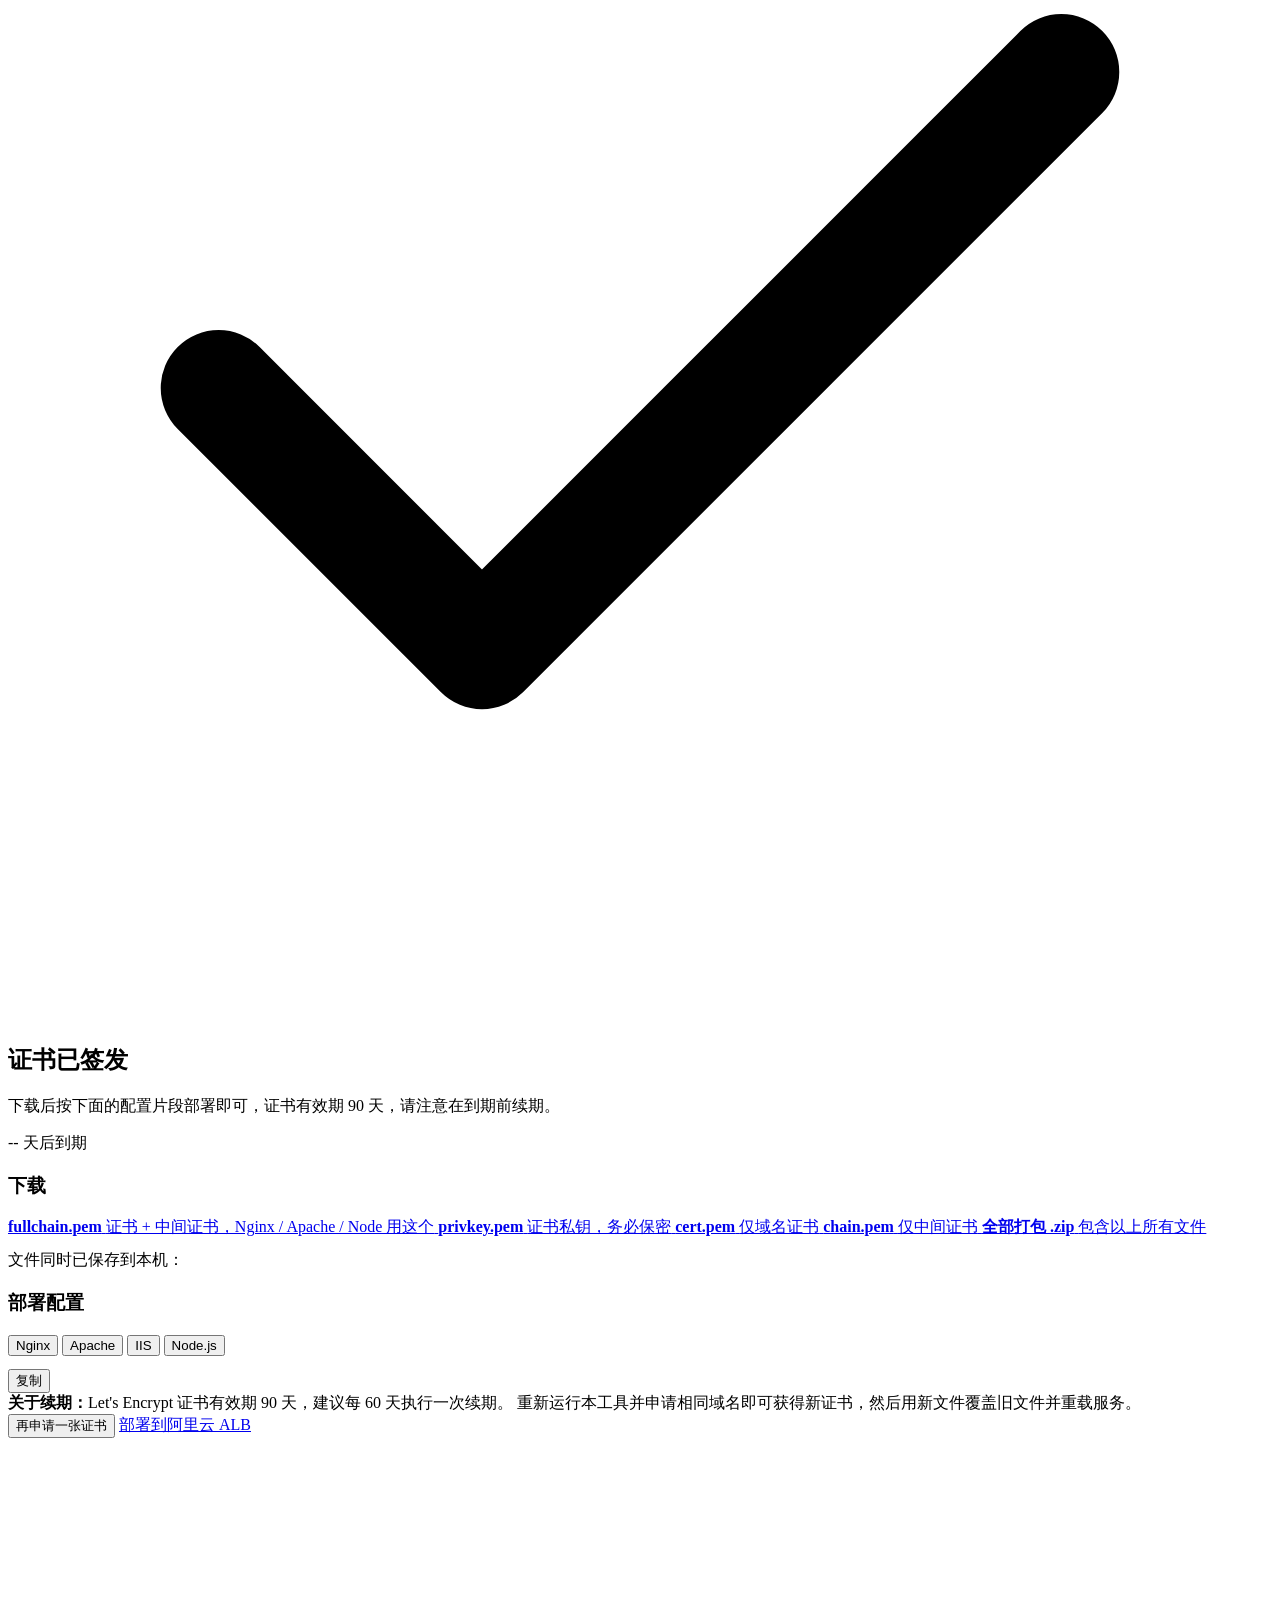
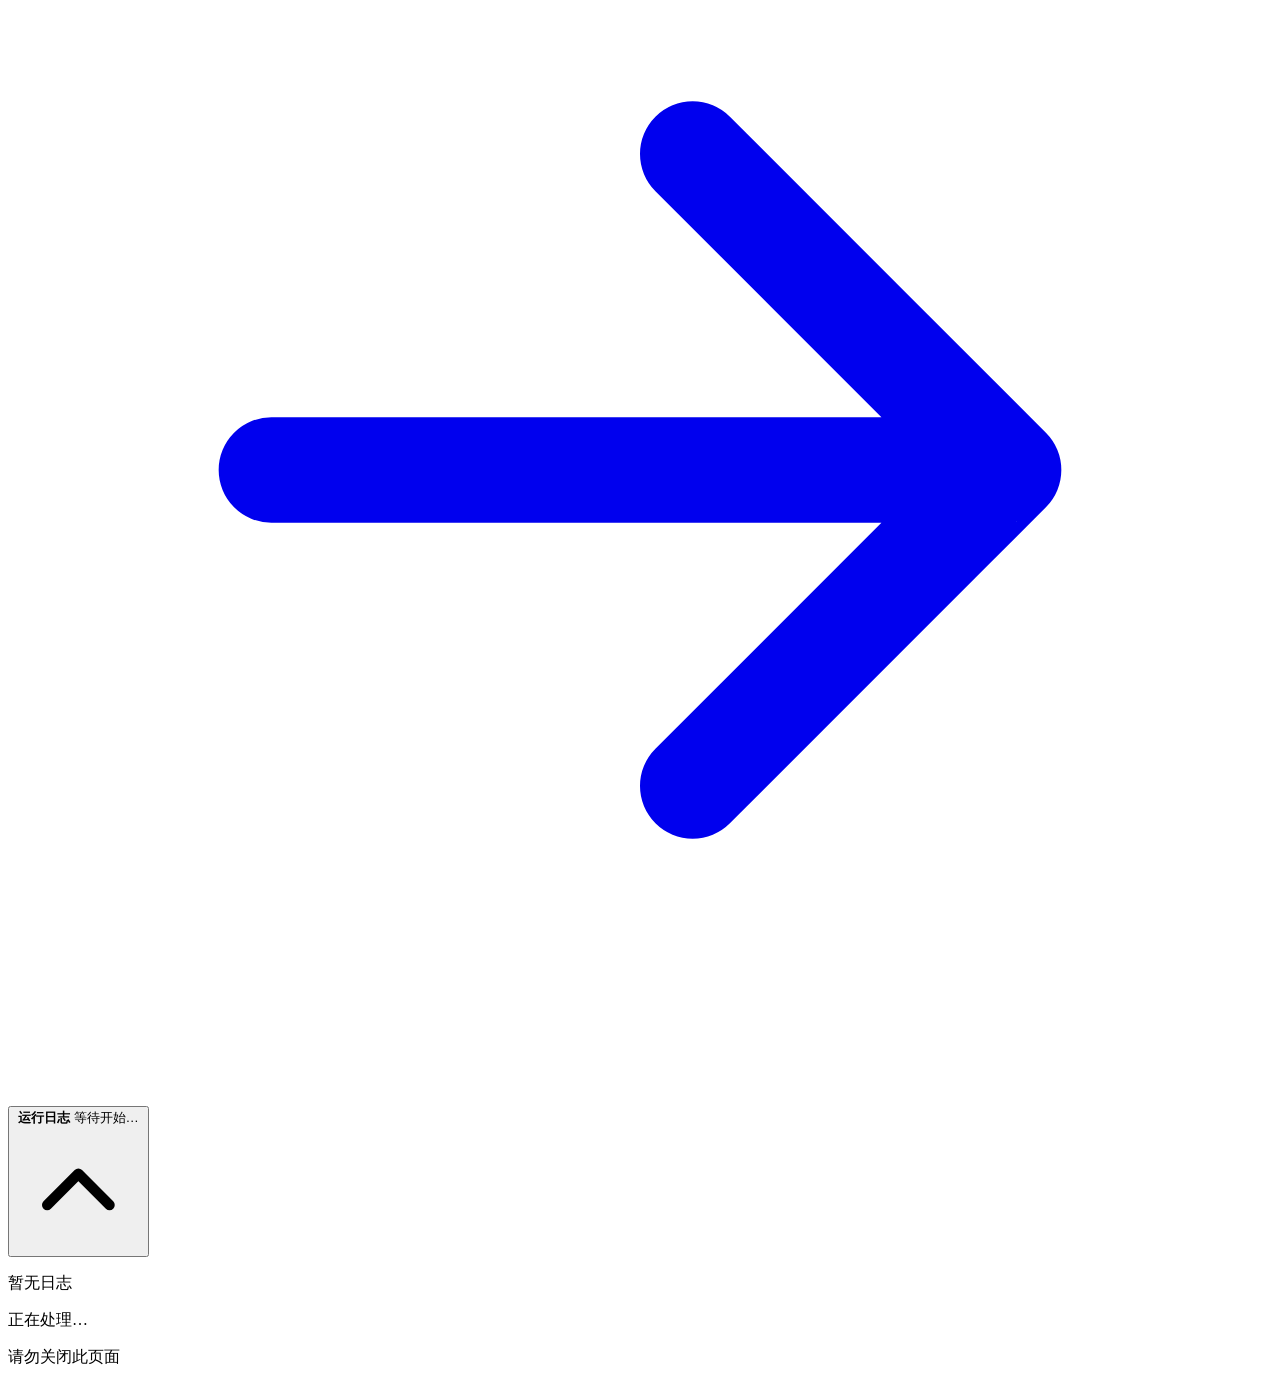
==== commit 01bfd955: "deploy" ====
--- a/web/index.html
+++ b/web/index.html
@@ -58,6 +58,10 @@
       <p class="hint">
         证书私钥只保存在本机，不会上传到任何第三方。
       </p>
+      <a href="/deploy" class="btn btn-ghost btn-sm" style="width:100%;margin-top:12px">
+        部署到阿里云 ALB
+        <svg class="ico" viewBox="0 0 24 24" fill="none" stroke="currentColor" stroke-width="2" stroke-linecap="round" stroke-linejoin="round"><path d="M5 12h14M13 6l6 6-6 6"/></svg>
+      </a>
     </div>
   </aside>
 
@@ -337,8 +341,12 @@
             重新运行本工具并申请相同域名即可获得新证书，然后用新文件覆盖旧文件并重载服务。
           </div>
 
-          <div class="actions">
+          <div class="actions actions-between">
             <button class="btn btn-ghost" id="btnRestart">再申请一张证书</button>
+            <a class="btn btn-primary" href="/deploy">
+              部署到阿里云 ALB
+              <svg class="ico" viewBox="0 0 24 24" fill="none" stroke="currentColor" stroke-width="2" stroke-linecap="round" stroke-linejoin="round"><path d="M5 12h14M13 6l6 6-6 6"/></svg>
+            </a>
           </div>
         </section>
 
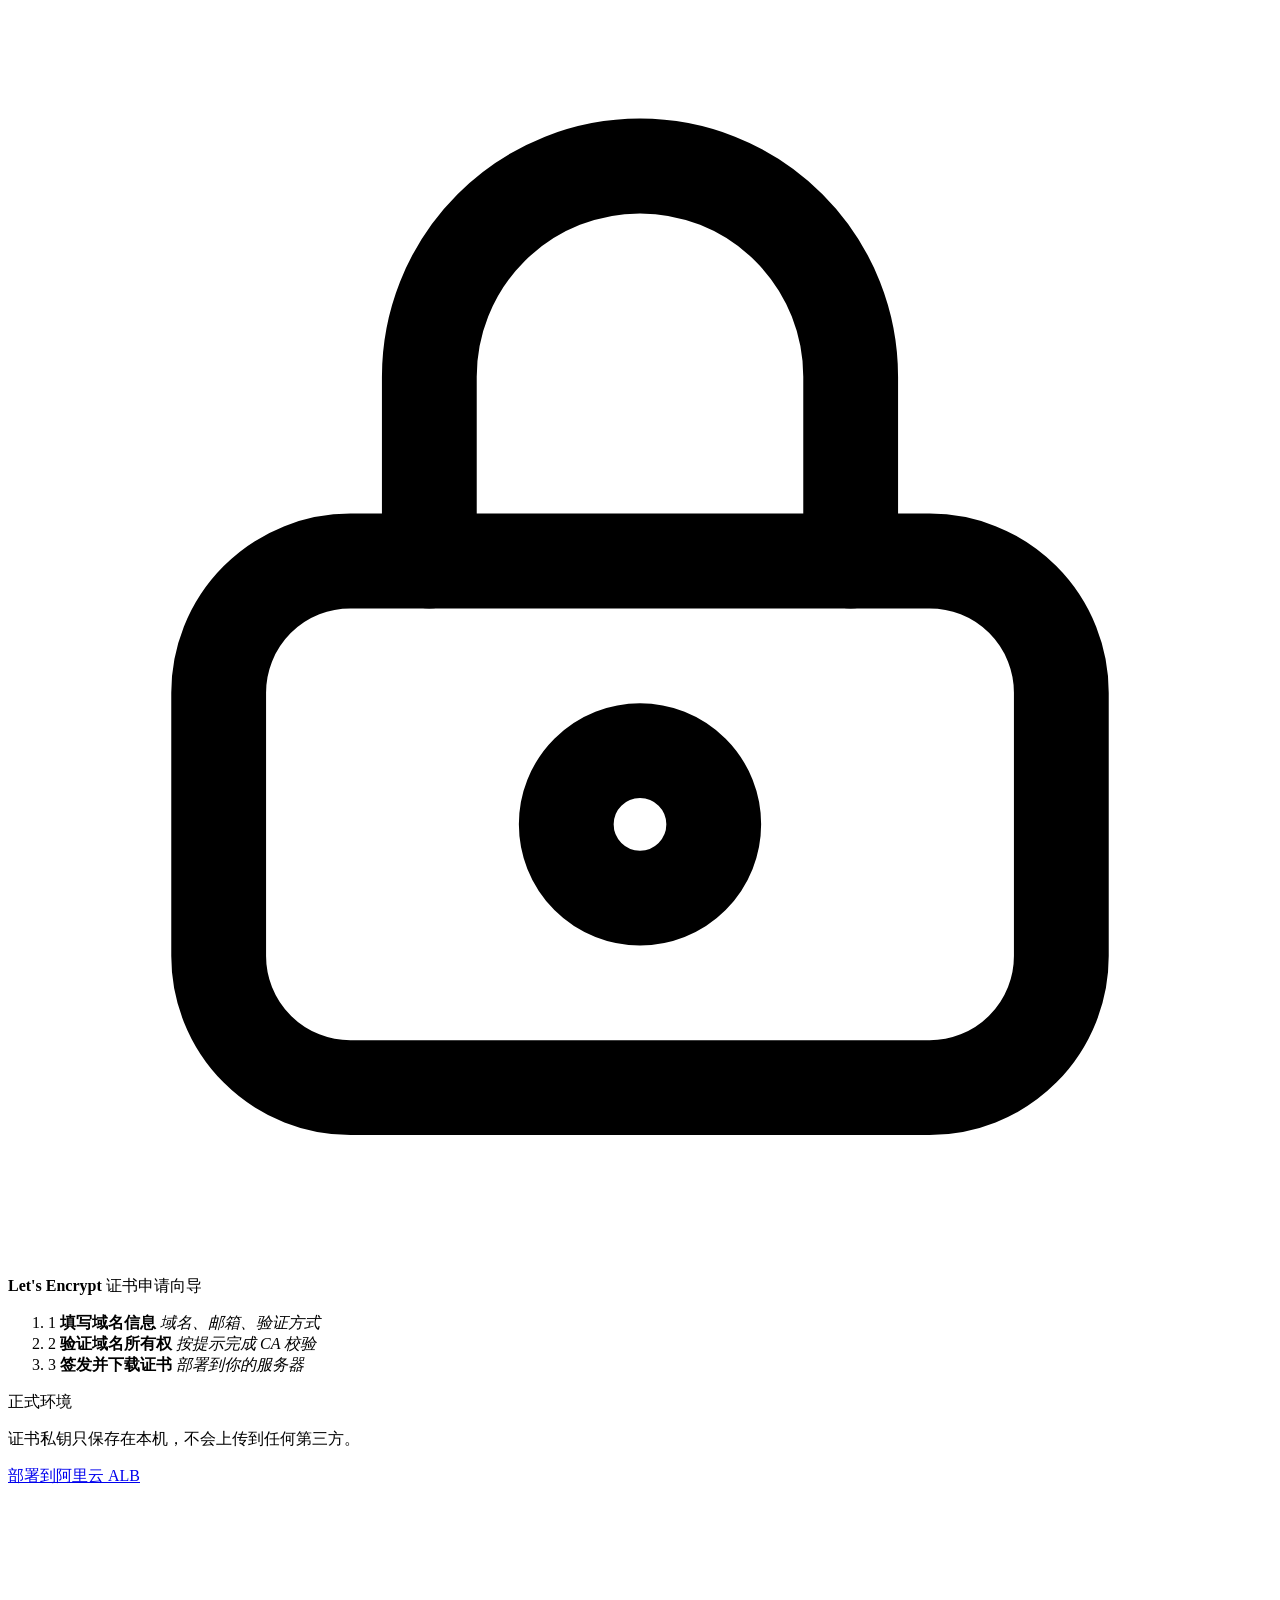
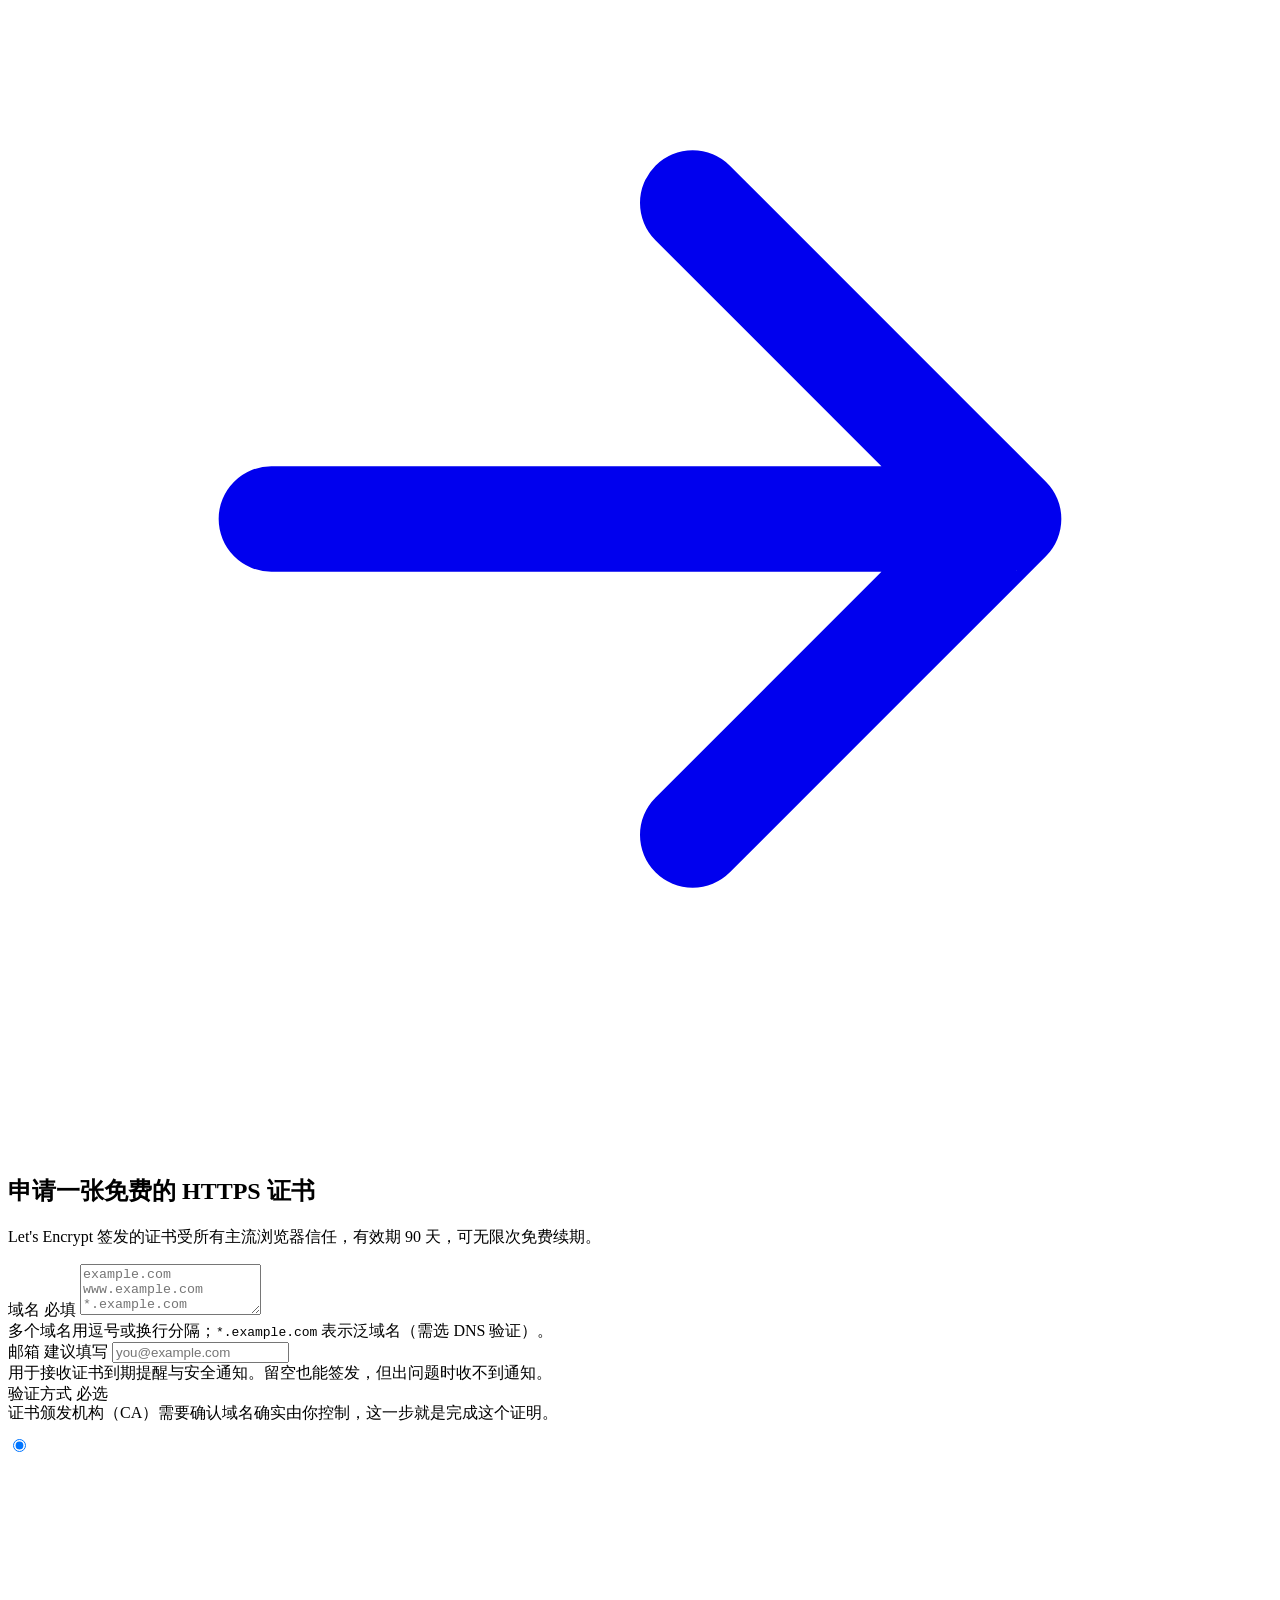
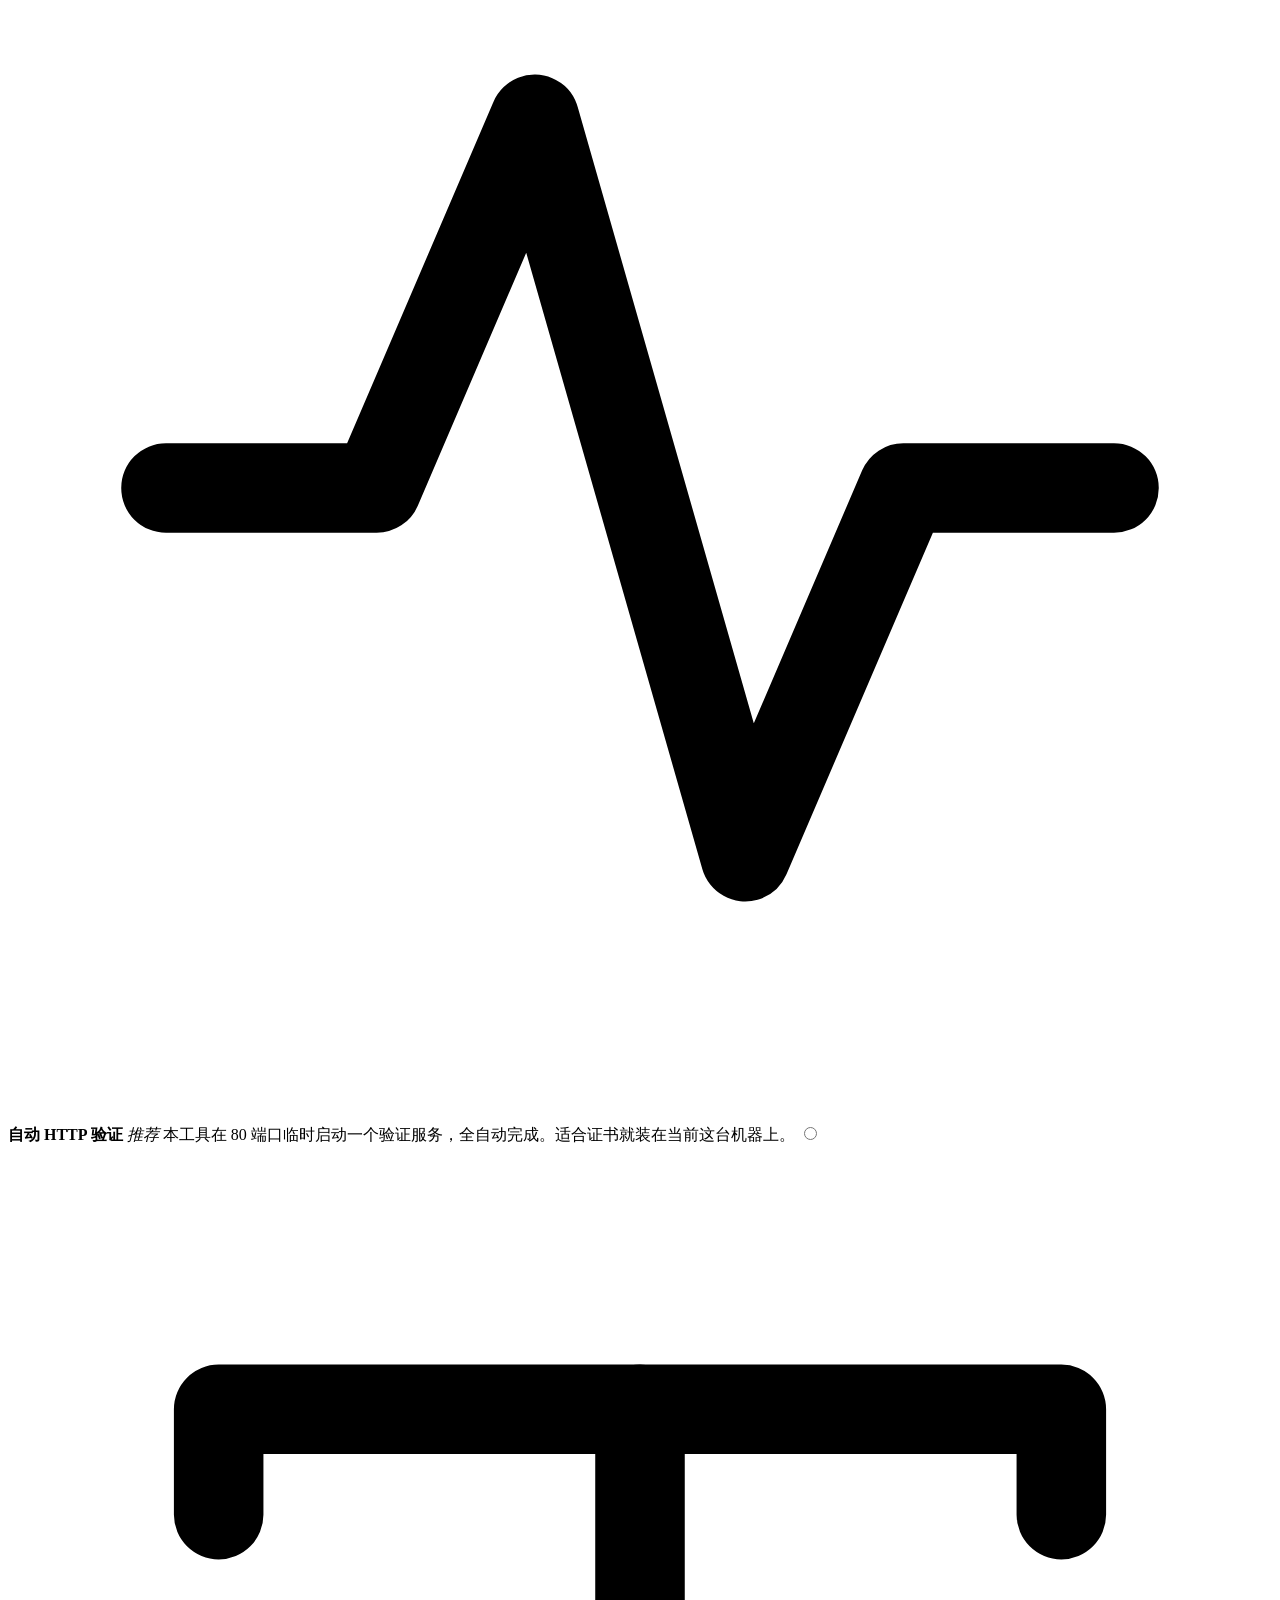
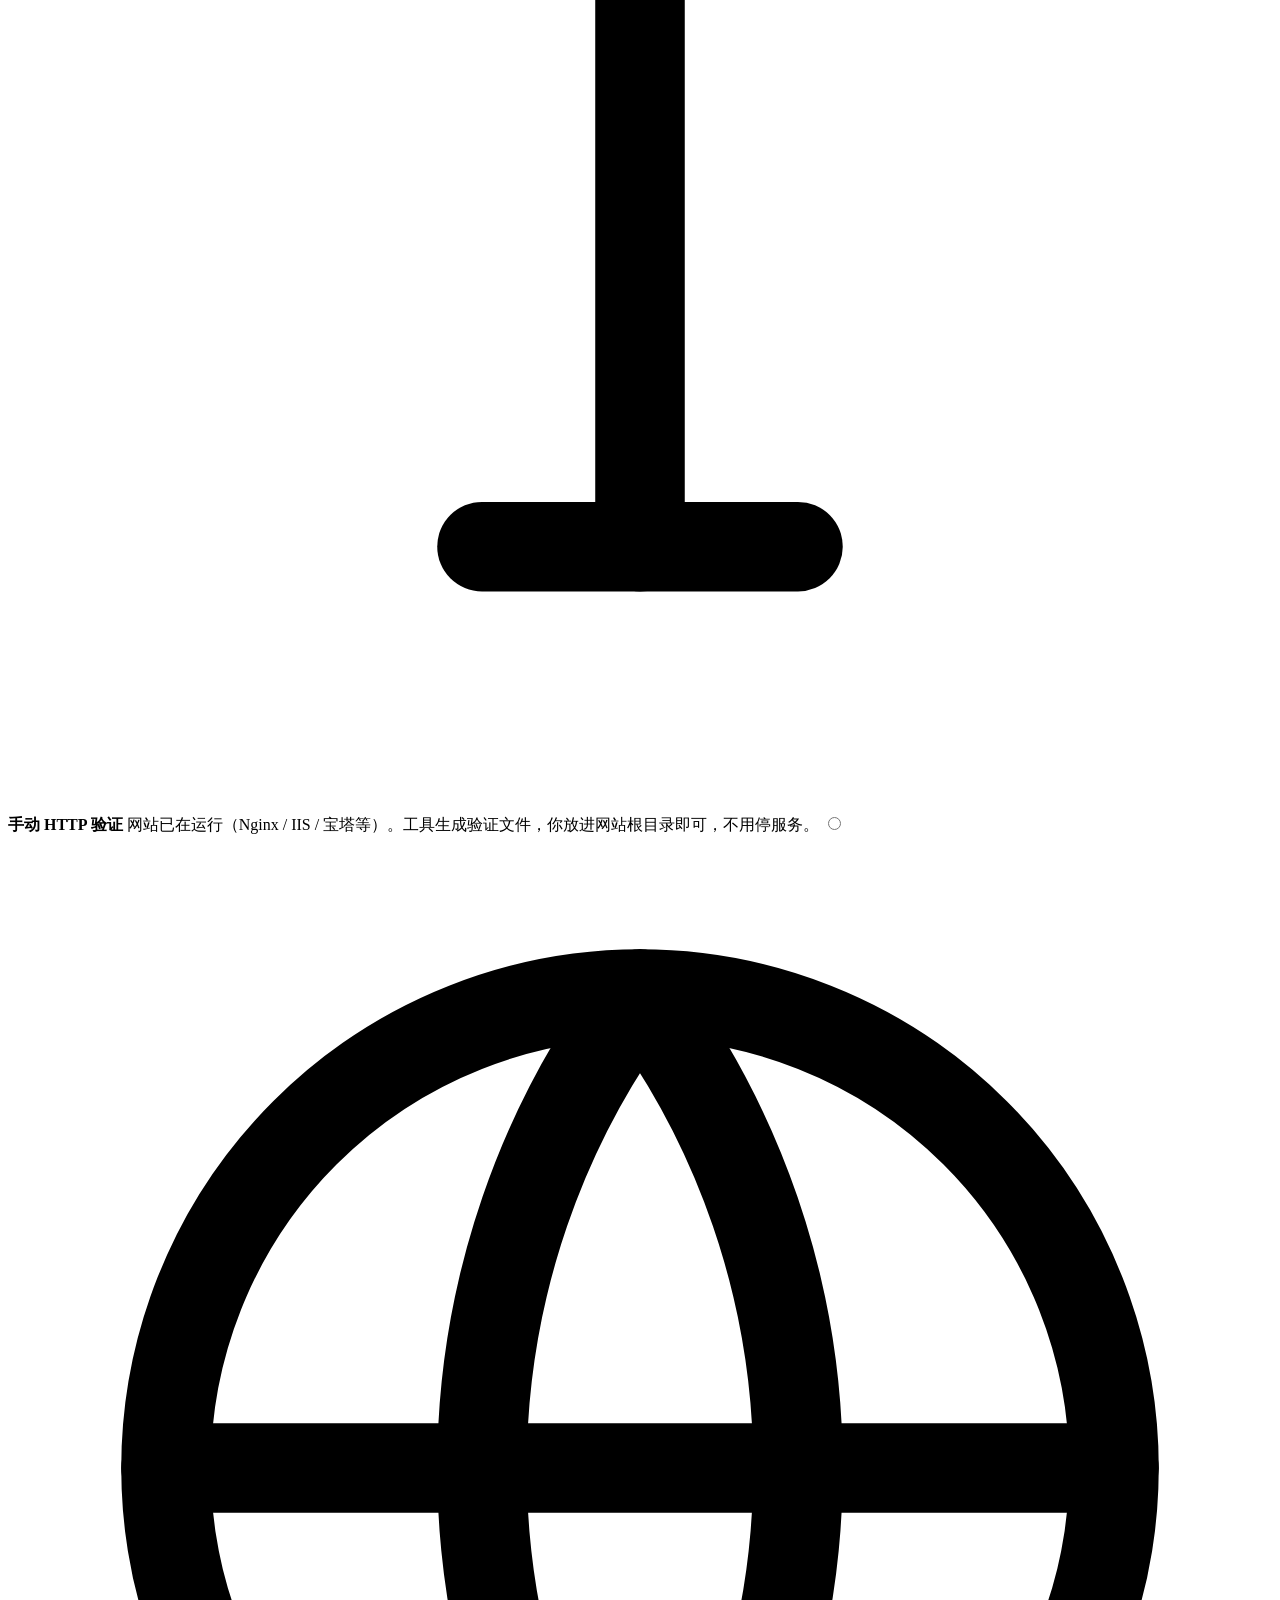
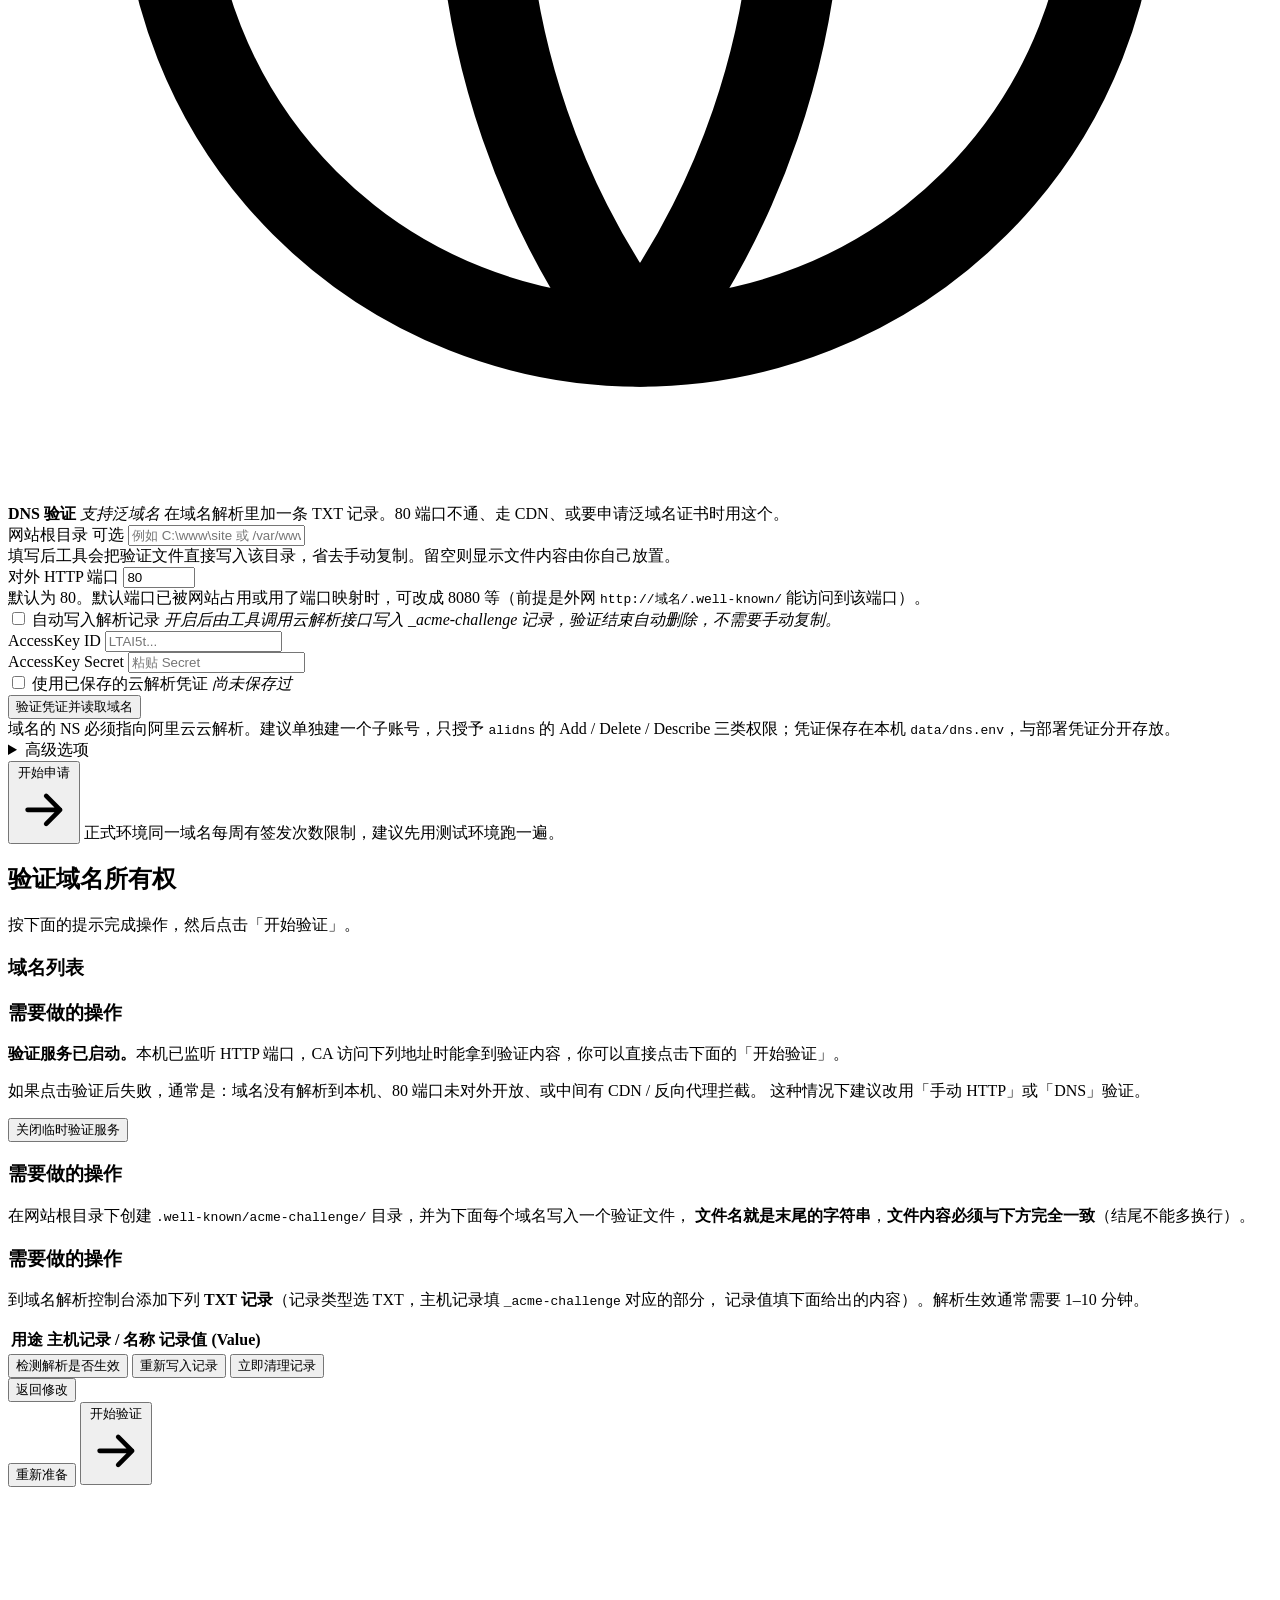
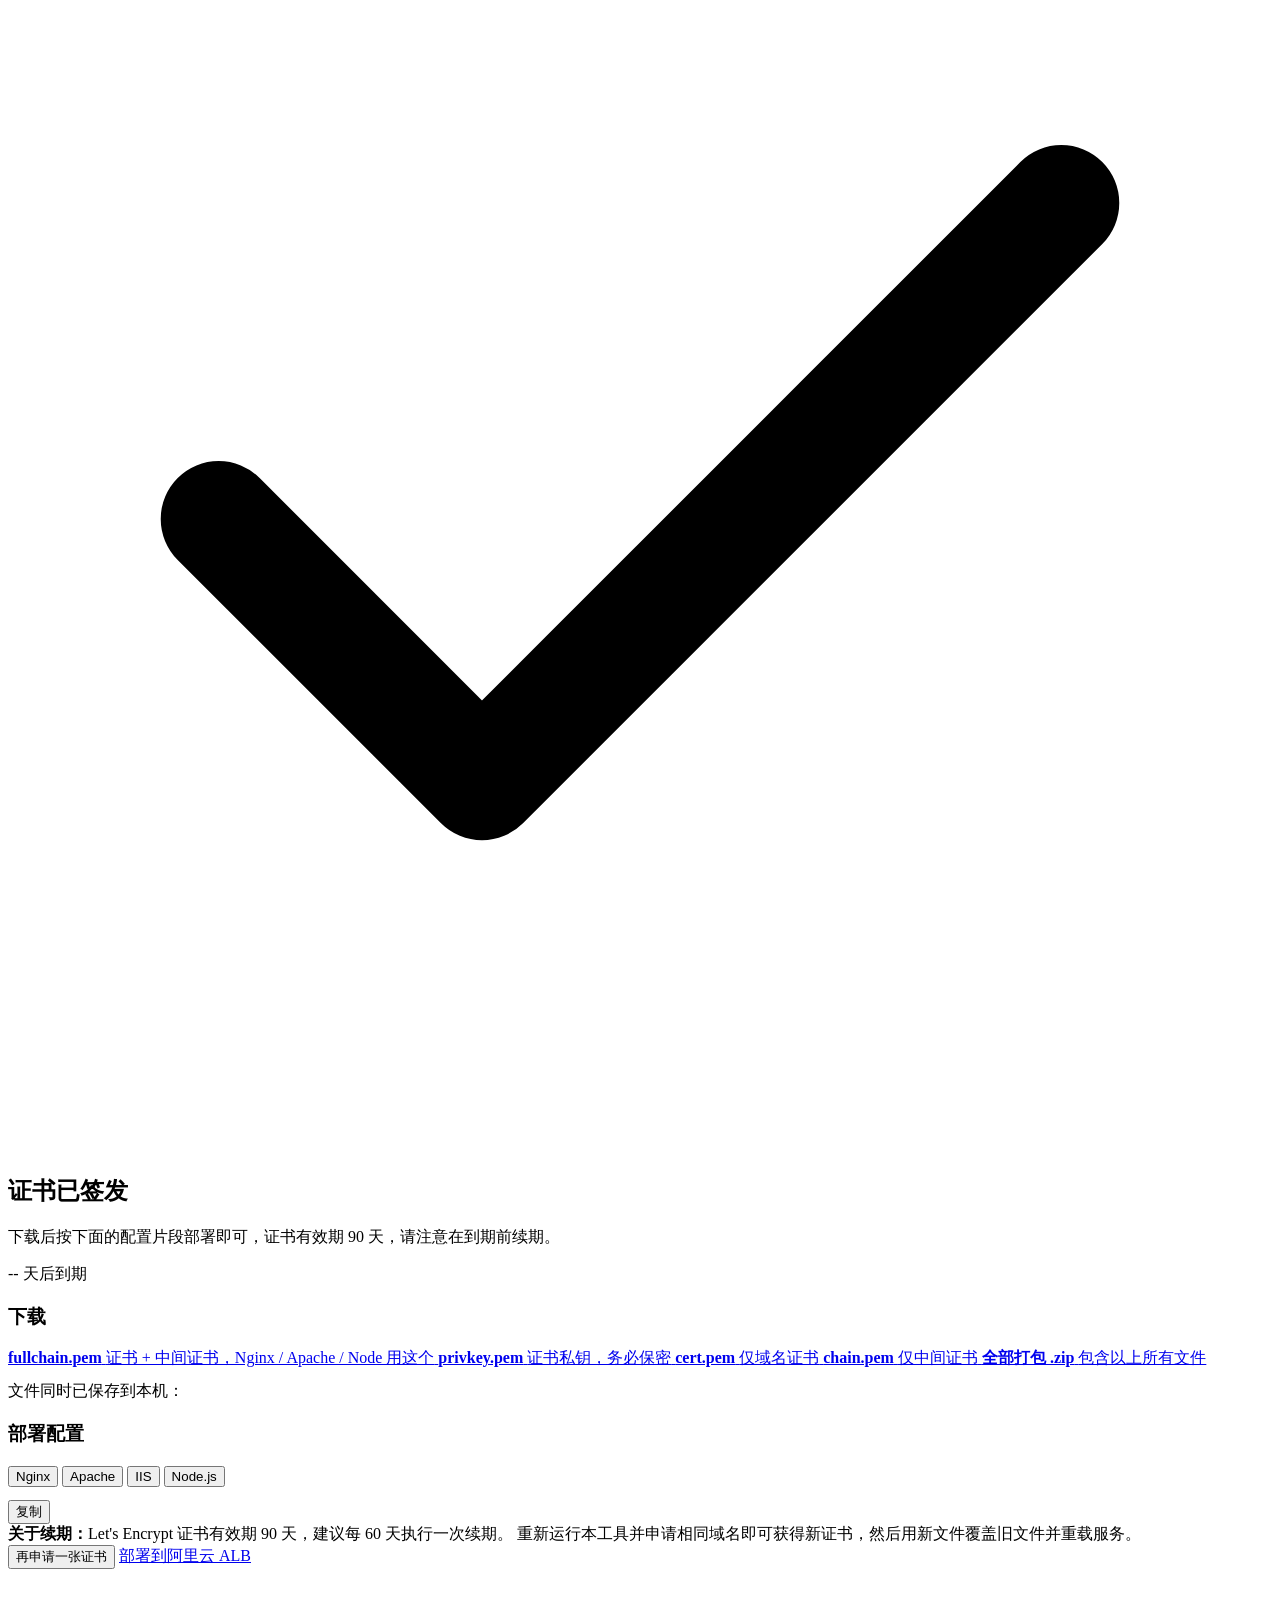
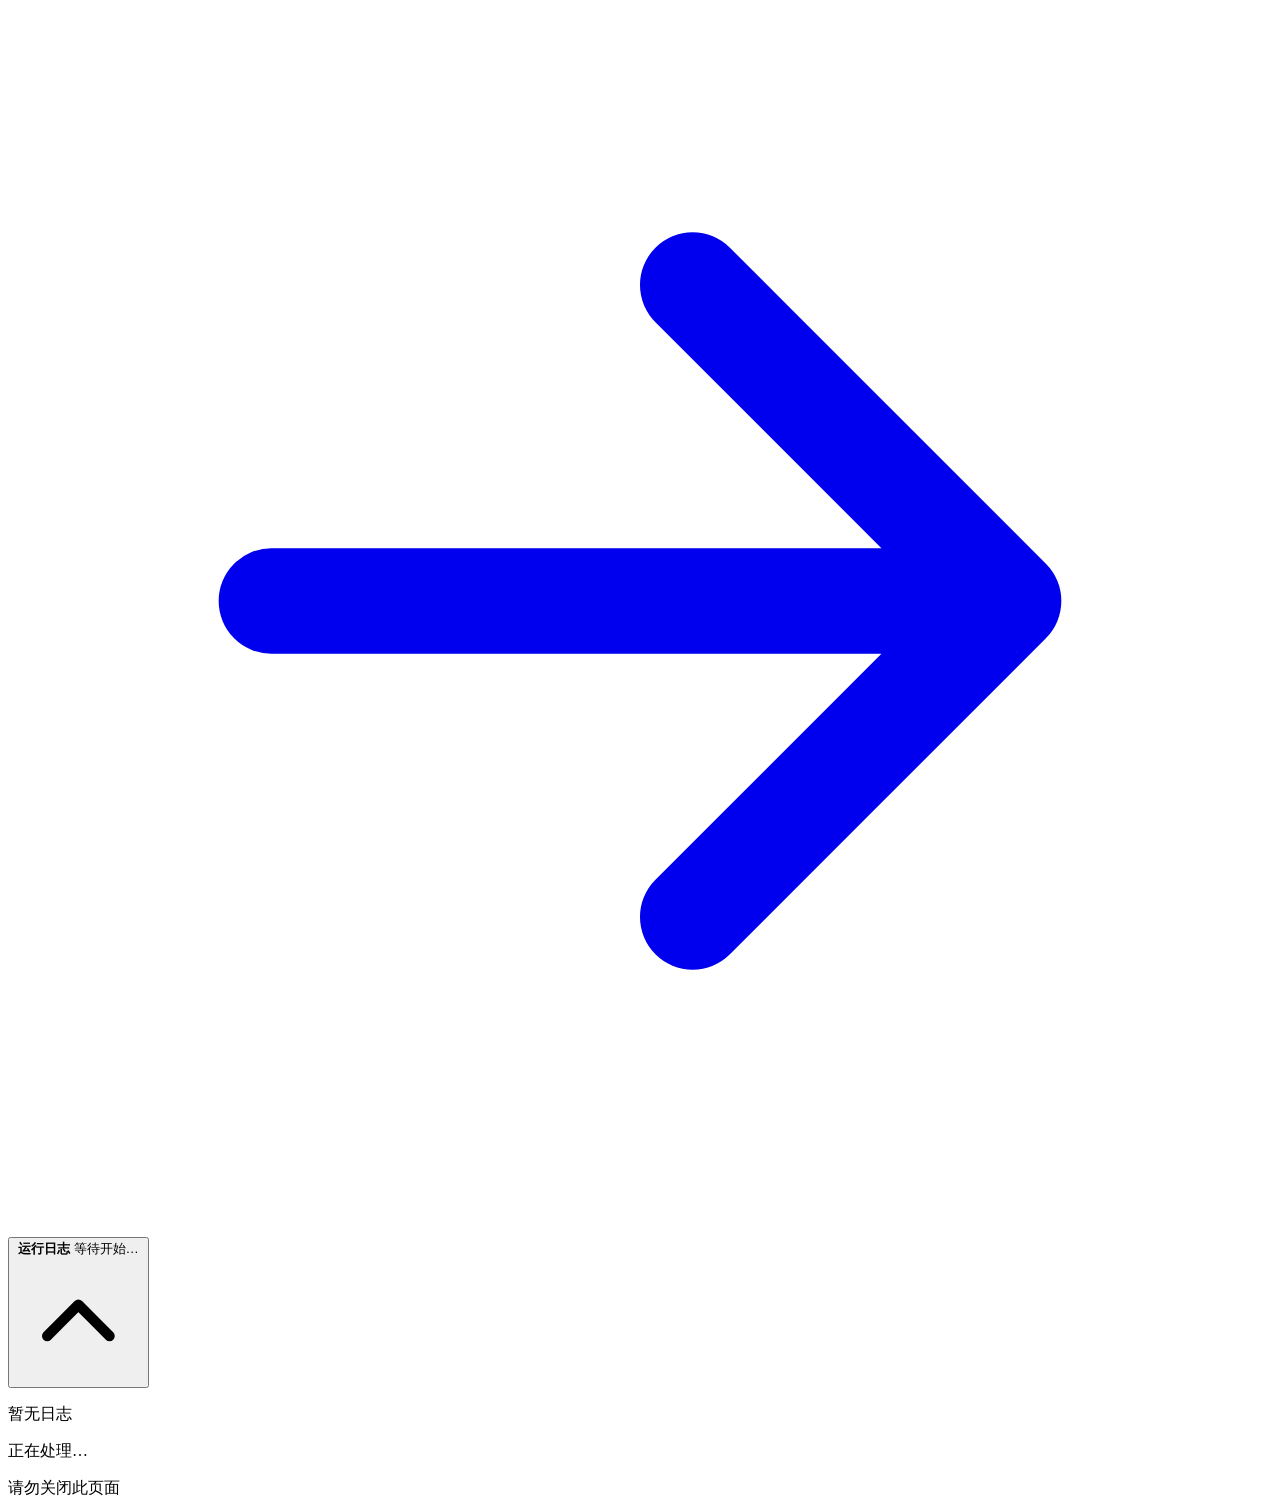
==== commit b77aa486: "auto deploy" ====
--- a/web/index.html
+++ b/web/index.html
@@ -162,6 +162,51 @@
             </div>
           </div>
 
+          <!-- 自动写入解析（仅 DNS 验证可用） -->
+          <div class="field conditional" id="fieldDnsAuto">
+            <div class="mode-card" id="dnsAutoCard">
+              <label class="switch-row" for="dnsAuto">
+                <input type="checkbox" id="dnsAuto">
+                <span class="switch"></span>
+                <span>
+                  自动写入解析记录
+                  <em id="dnsAutoDesc">
+                    开启后由工具调用云解析接口写入 _acme-challenge 记录，验证结束自动删除，不需要手动复制。
+                  </em>
+                </span>
+              </label>
+
+              <div class="dns-cred hidden" id="dnsCredBox">
+                <div class="kv-grid">
+                  <div class="field-inline">
+                    <label for="dnsAk">AccessKey ID</label>
+                    <input type="text" id="dnsAk" spellcheck="false" placeholder="LTAI5t..." autocomplete="off">
+                  </div>
+                  <div class="field-inline">
+                    <label for="dnsSk">AccessKey Secret</label>
+                    <input type="password" id="dnsSk" spellcheck="false" placeholder="粘贴 Secret" autocomplete="new-password">
+                  </div>
+                </div>
+                <label class="switch-row switch-sm" for="dnsUseSaved">
+                  <input type="checkbox" id="dnsUseSaved">
+                  <span class="switch"></span>
+                  <span>
+                    使用已保存的云解析凭证
+                    <em id="dnsSavedHint">尚未保存过</em>
+                  </span>
+                </label>
+                <div class="dns-cred-actions">
+                  <button type="button" class="btn btn-ghost btn-sm" id="btnDnsProbe">验证凭证并读取域名</button>
+                  <span class="muted small" id="dnsProbeResult"></span>
+                </div>
+              </div>
+            </div>
+            <div class="field-help">
+              域名的 NS 必须指向阿里云云解析。建议单独建一个子账号，只授予 <code>alidns</code> 的
+              Add / Delete / Describe 三类权限；凭证保存在本机 <code>data/dns.env</code>，与部署凭证分开存放。
+            </div>
+          </div>
+
           <details class="advanced">
             <summary>高级选项</summary>
             <div class="field">
@@ -241,7 +286,8 @@
           <!-- 操作指引：DNS -->
           <div class="block guide hidden" id="guideDns">
             <h3 class="block-title">需要做的操作</h3>
-            <p class="guide-text">
+            <div class="alert alert-info hidden" id="dnsAutoStatus"></div>
+            <p class="guide-text" id="dnsGuideText">
               到域名解析控制台添加下列 <b>TXT 记录</b>（记录类型选 TXT，主机记录填 <code>_acme-challenge</code> 对应的部分，
               记录值填下面给出的内容）。解析生效通常需要 1&ndash;10 分钟。
             </p>
@@ -255,6 +301,8 @@
             </div>
             <div class="dns-check">
               <button class="btn btn-ghost btn-sm" id="btnCheckDns">检测解析是否生效</button>
+              <button class="btn btn-ghost btn-sm hidden" id="btnDnsRewrite">重新写入记录</button>
+              <button class="btn btn-ghost btn-sm hidden" id="btnDnsClean">立即清理记录</button>
               <span class="muted small" id="dnsCheckResult"></span>
             </div>
           </div>
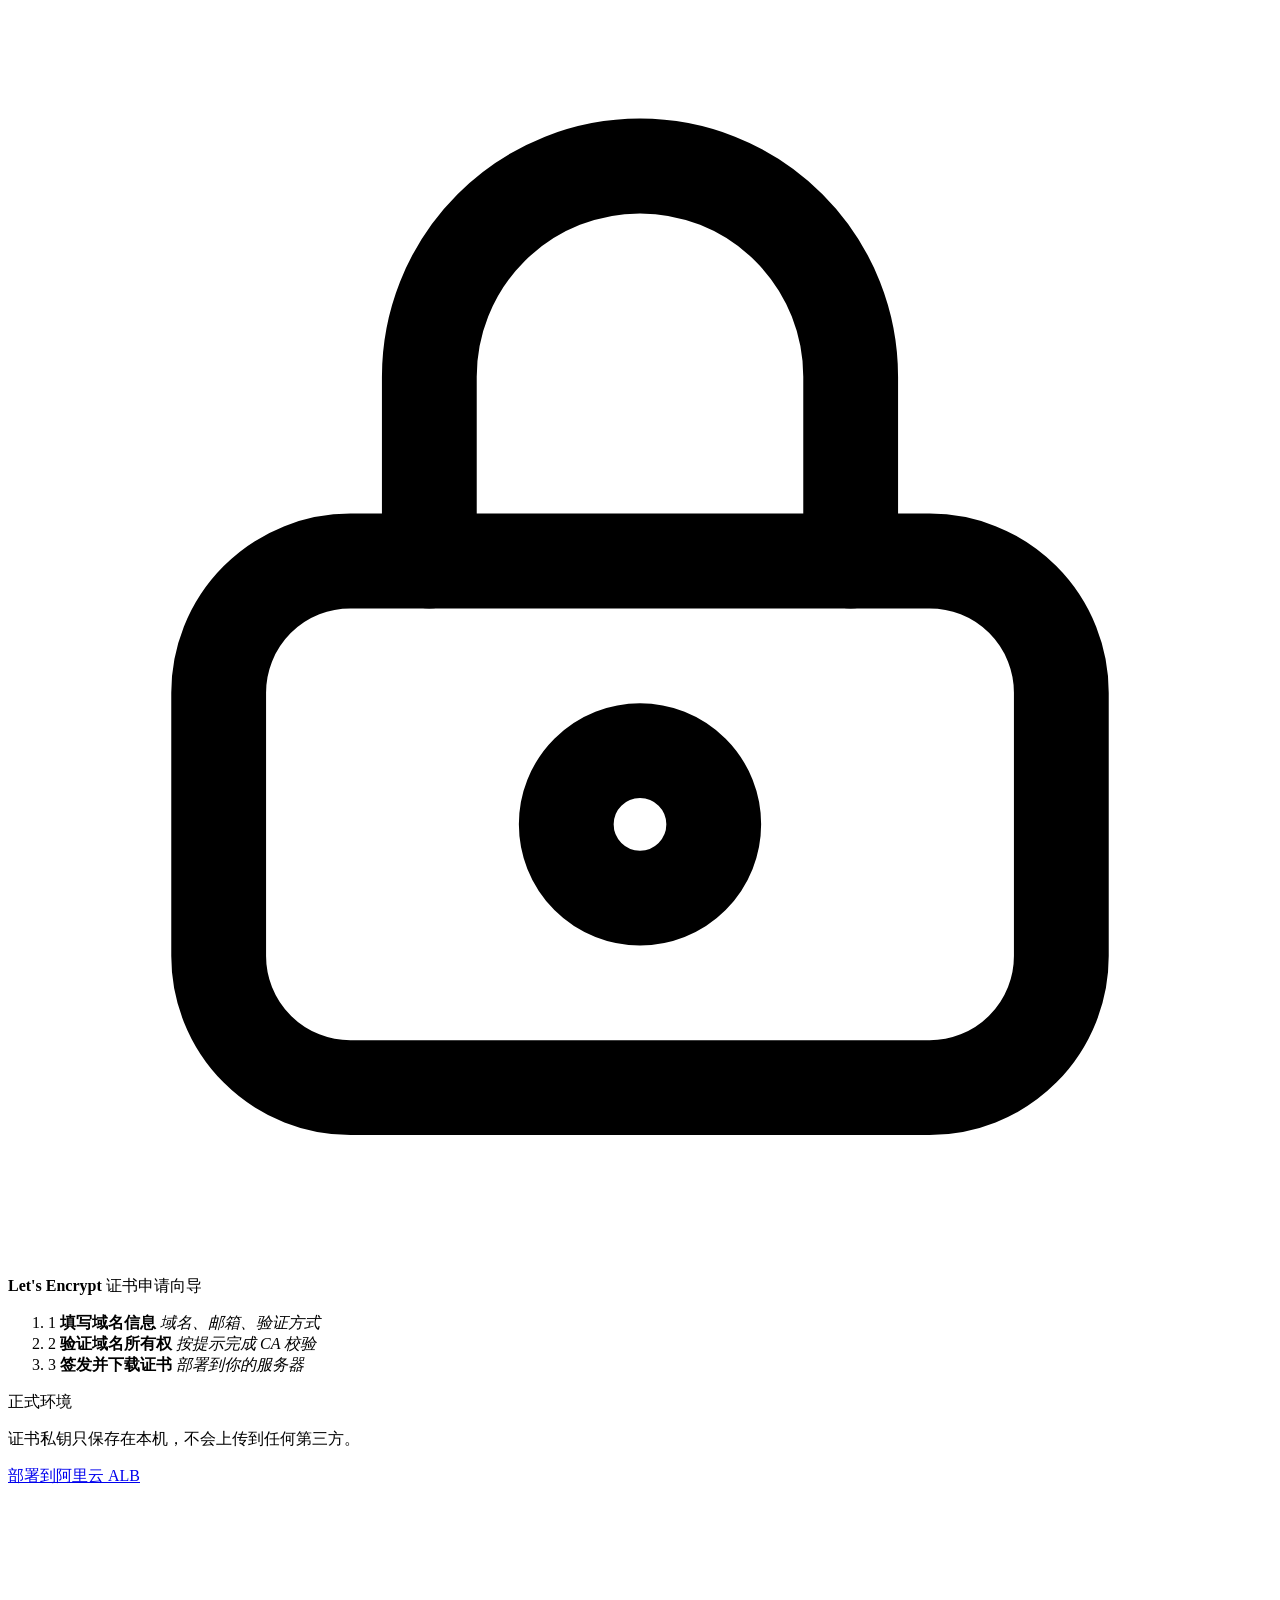
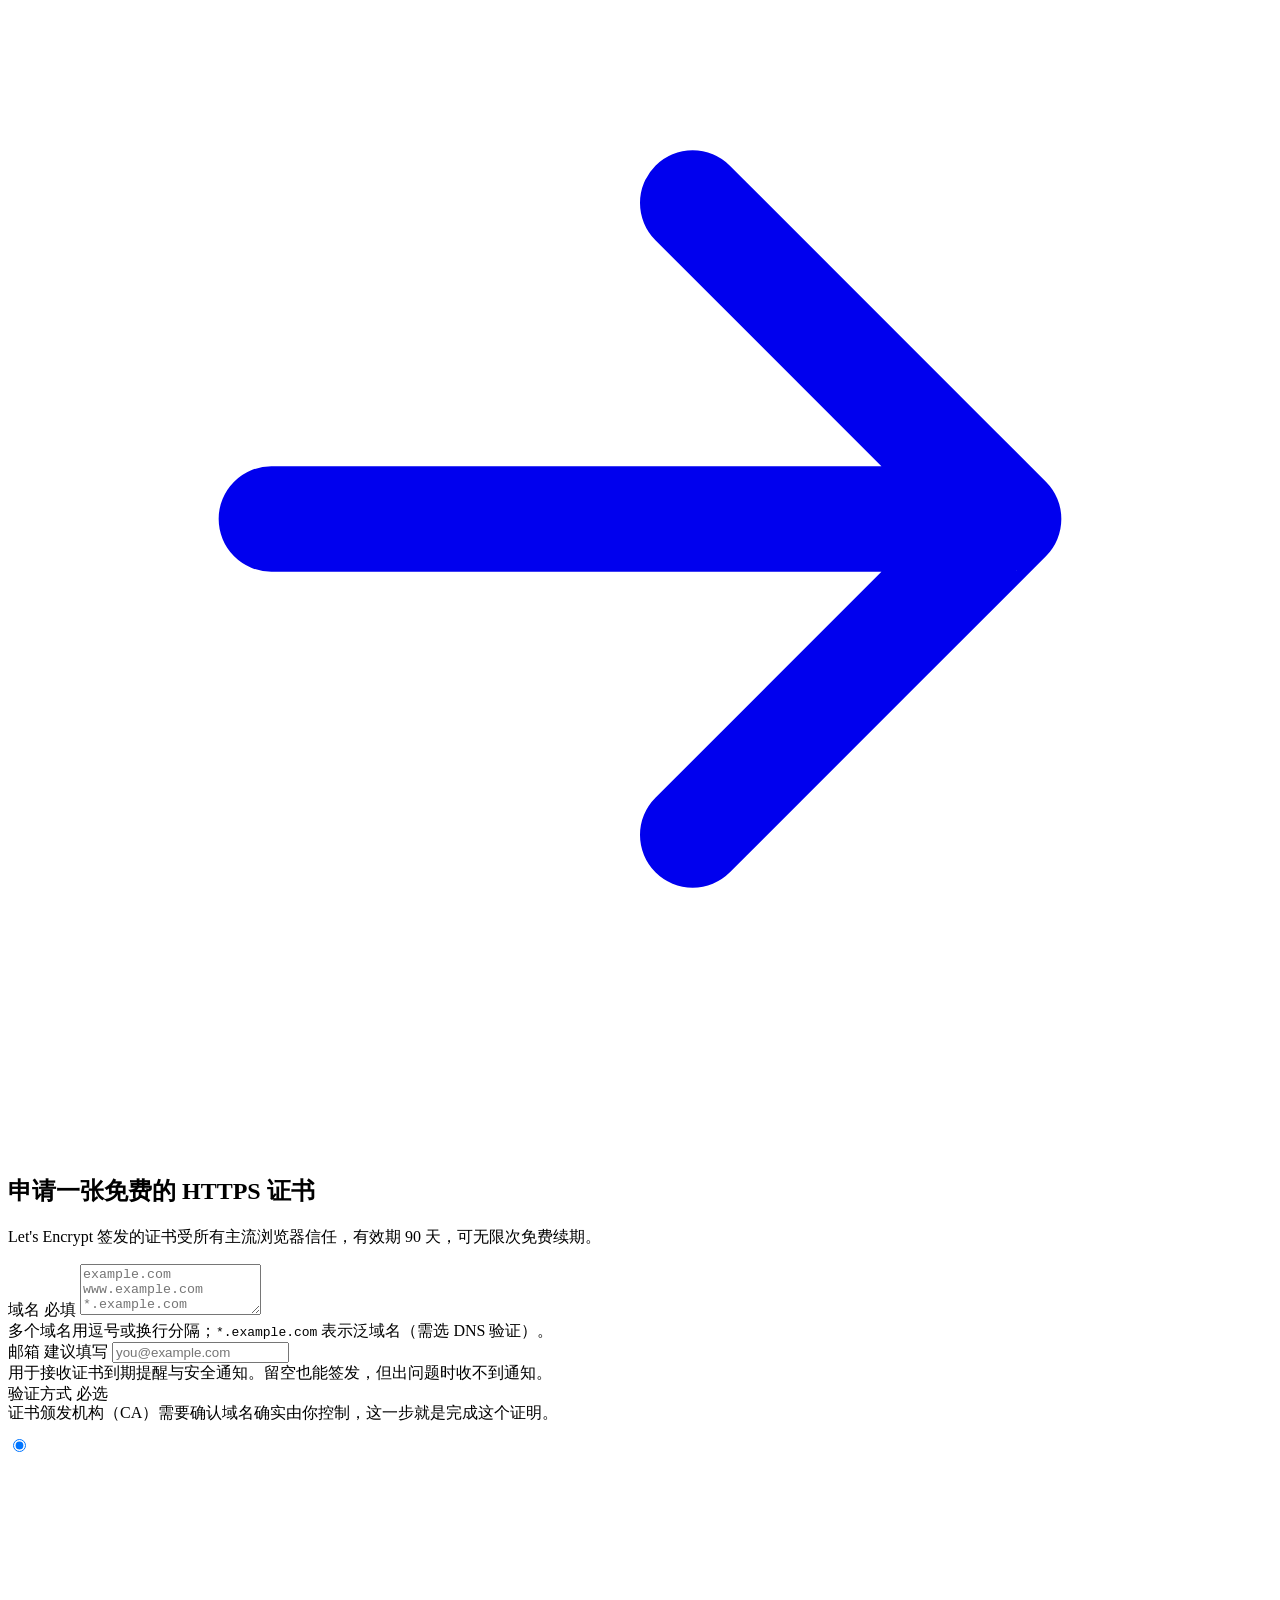
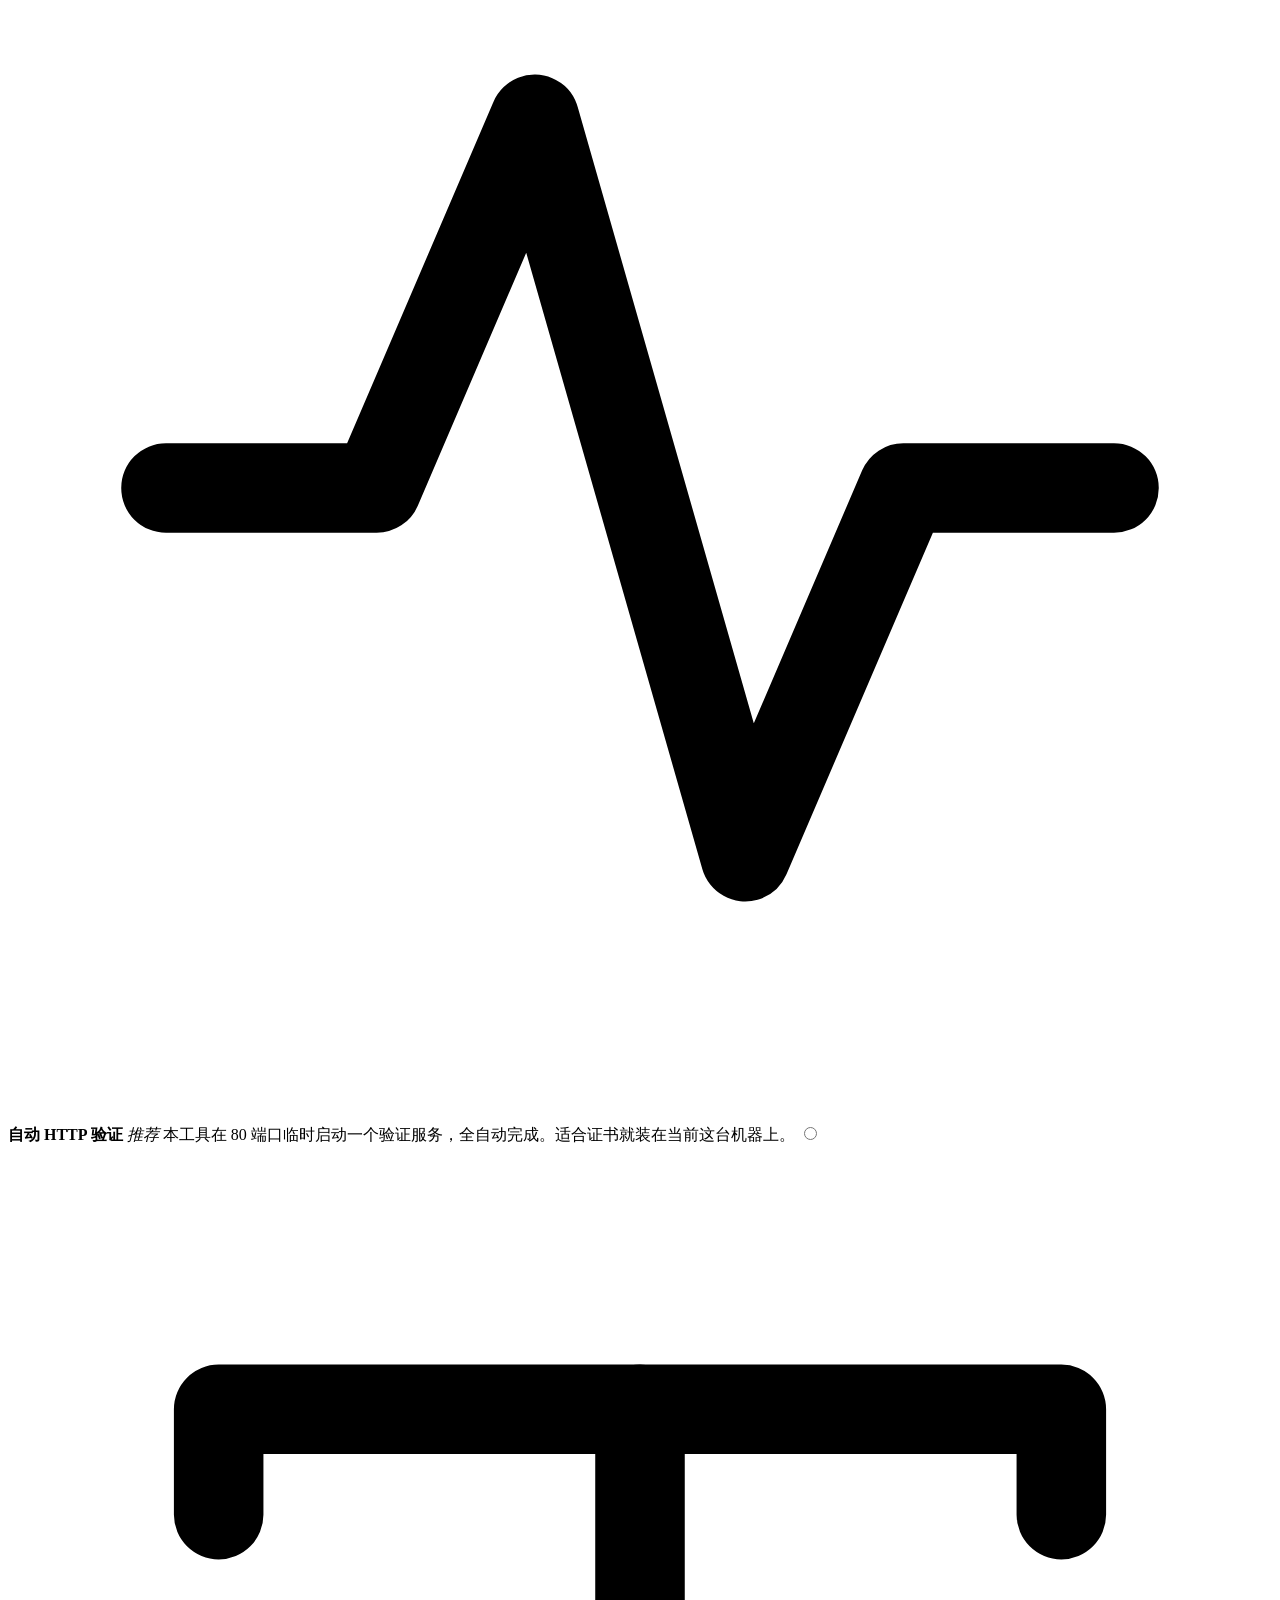
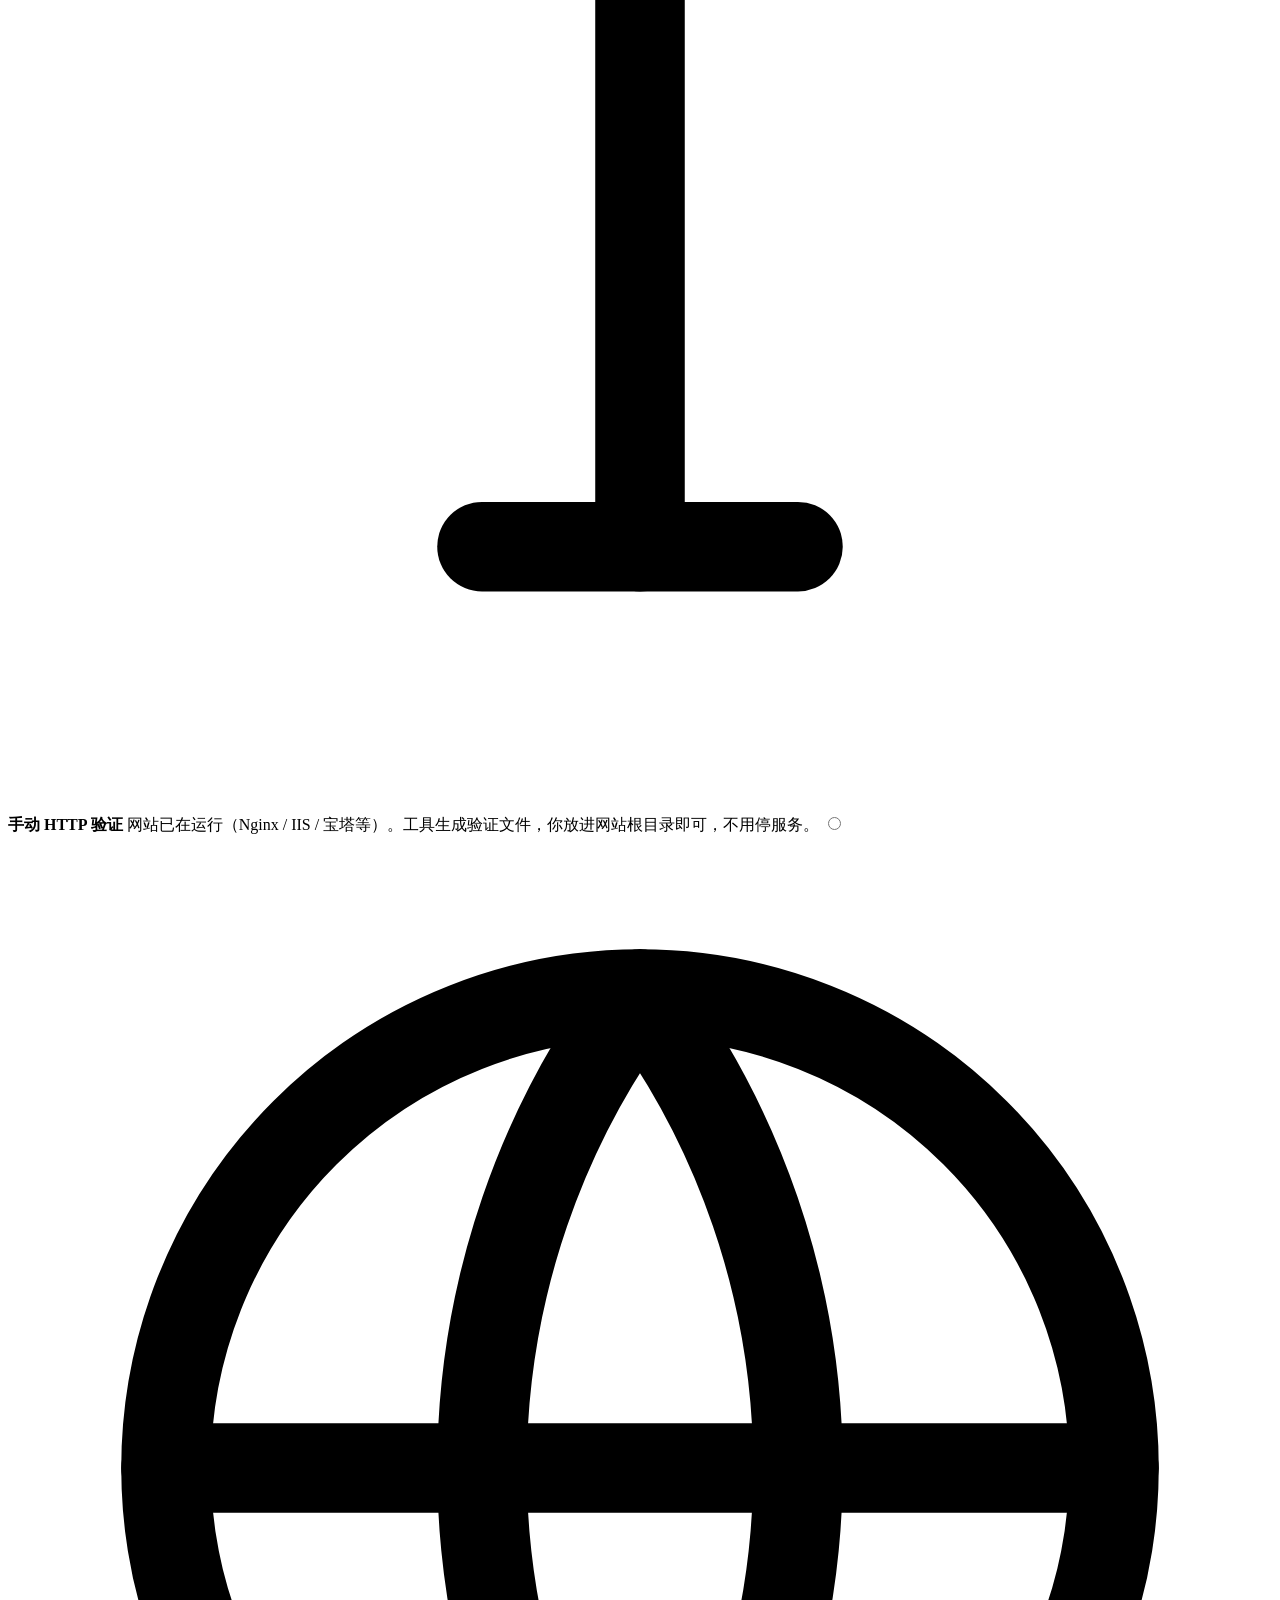
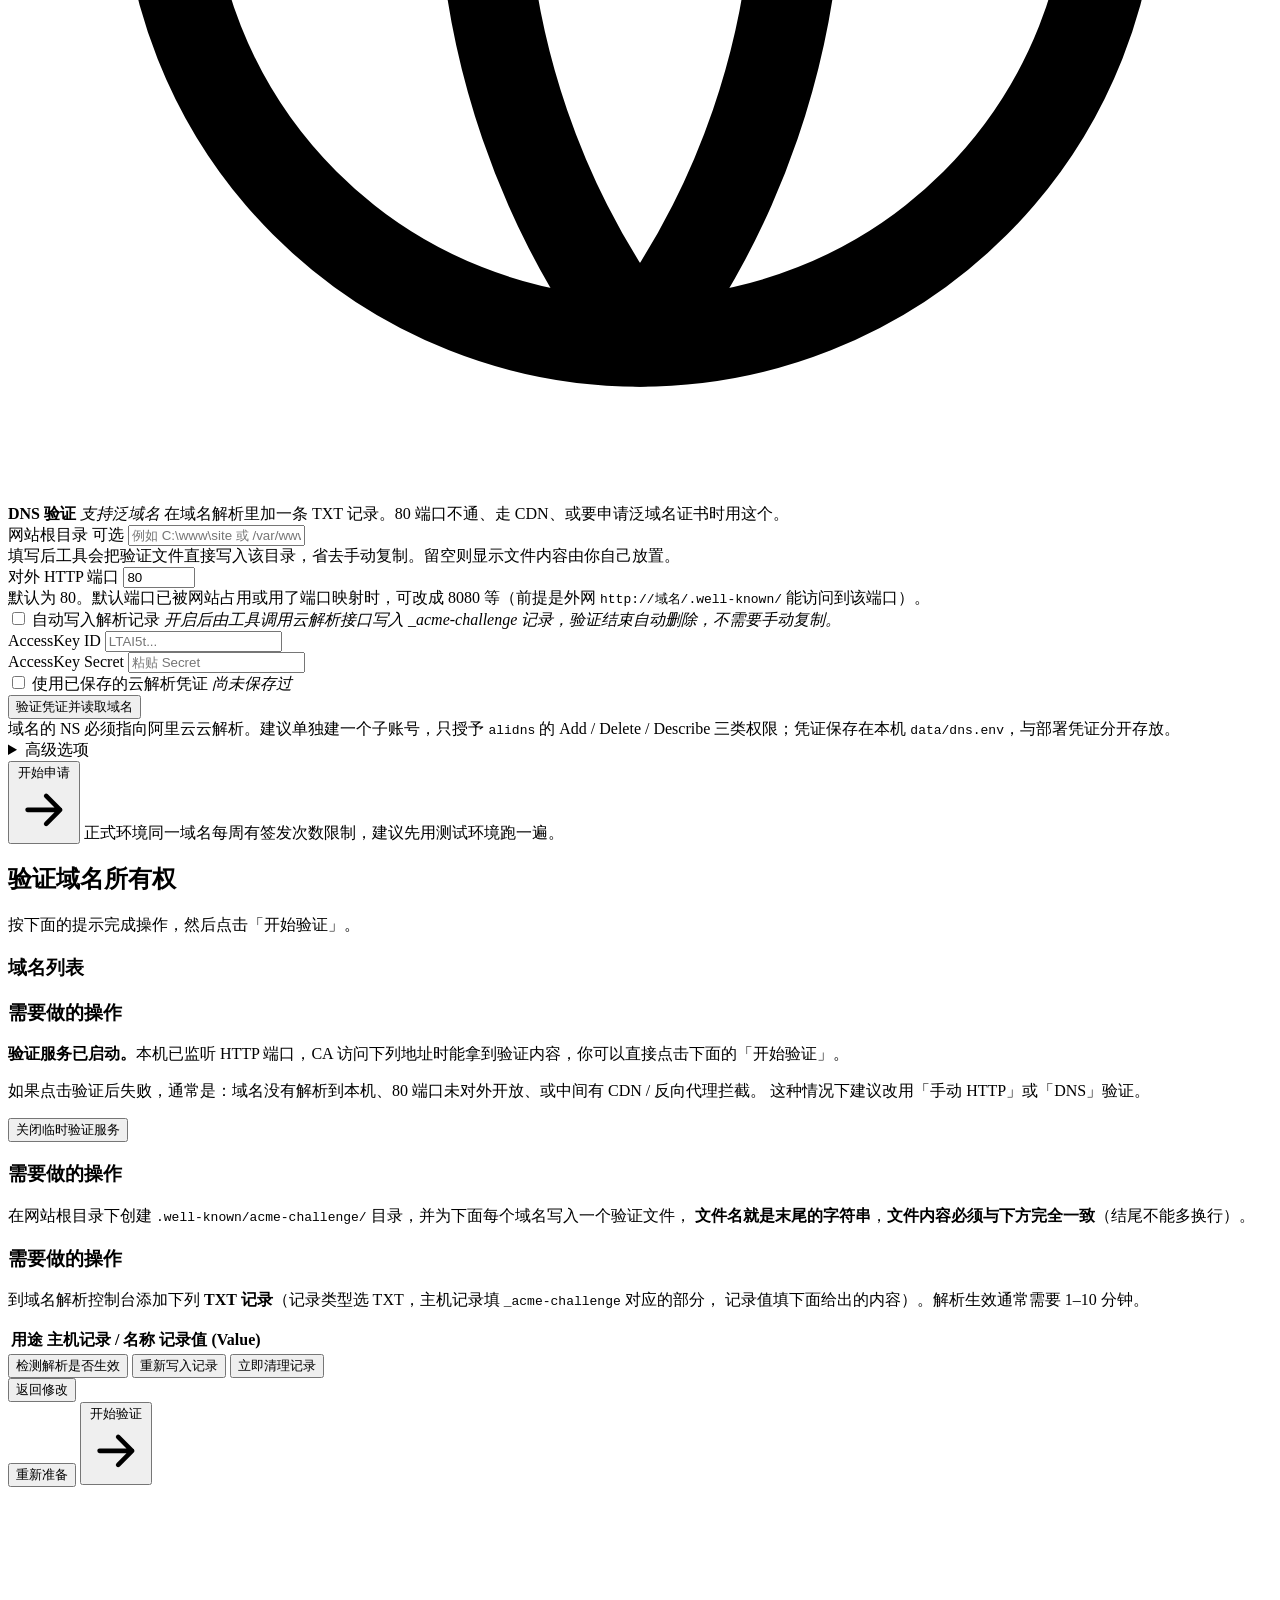
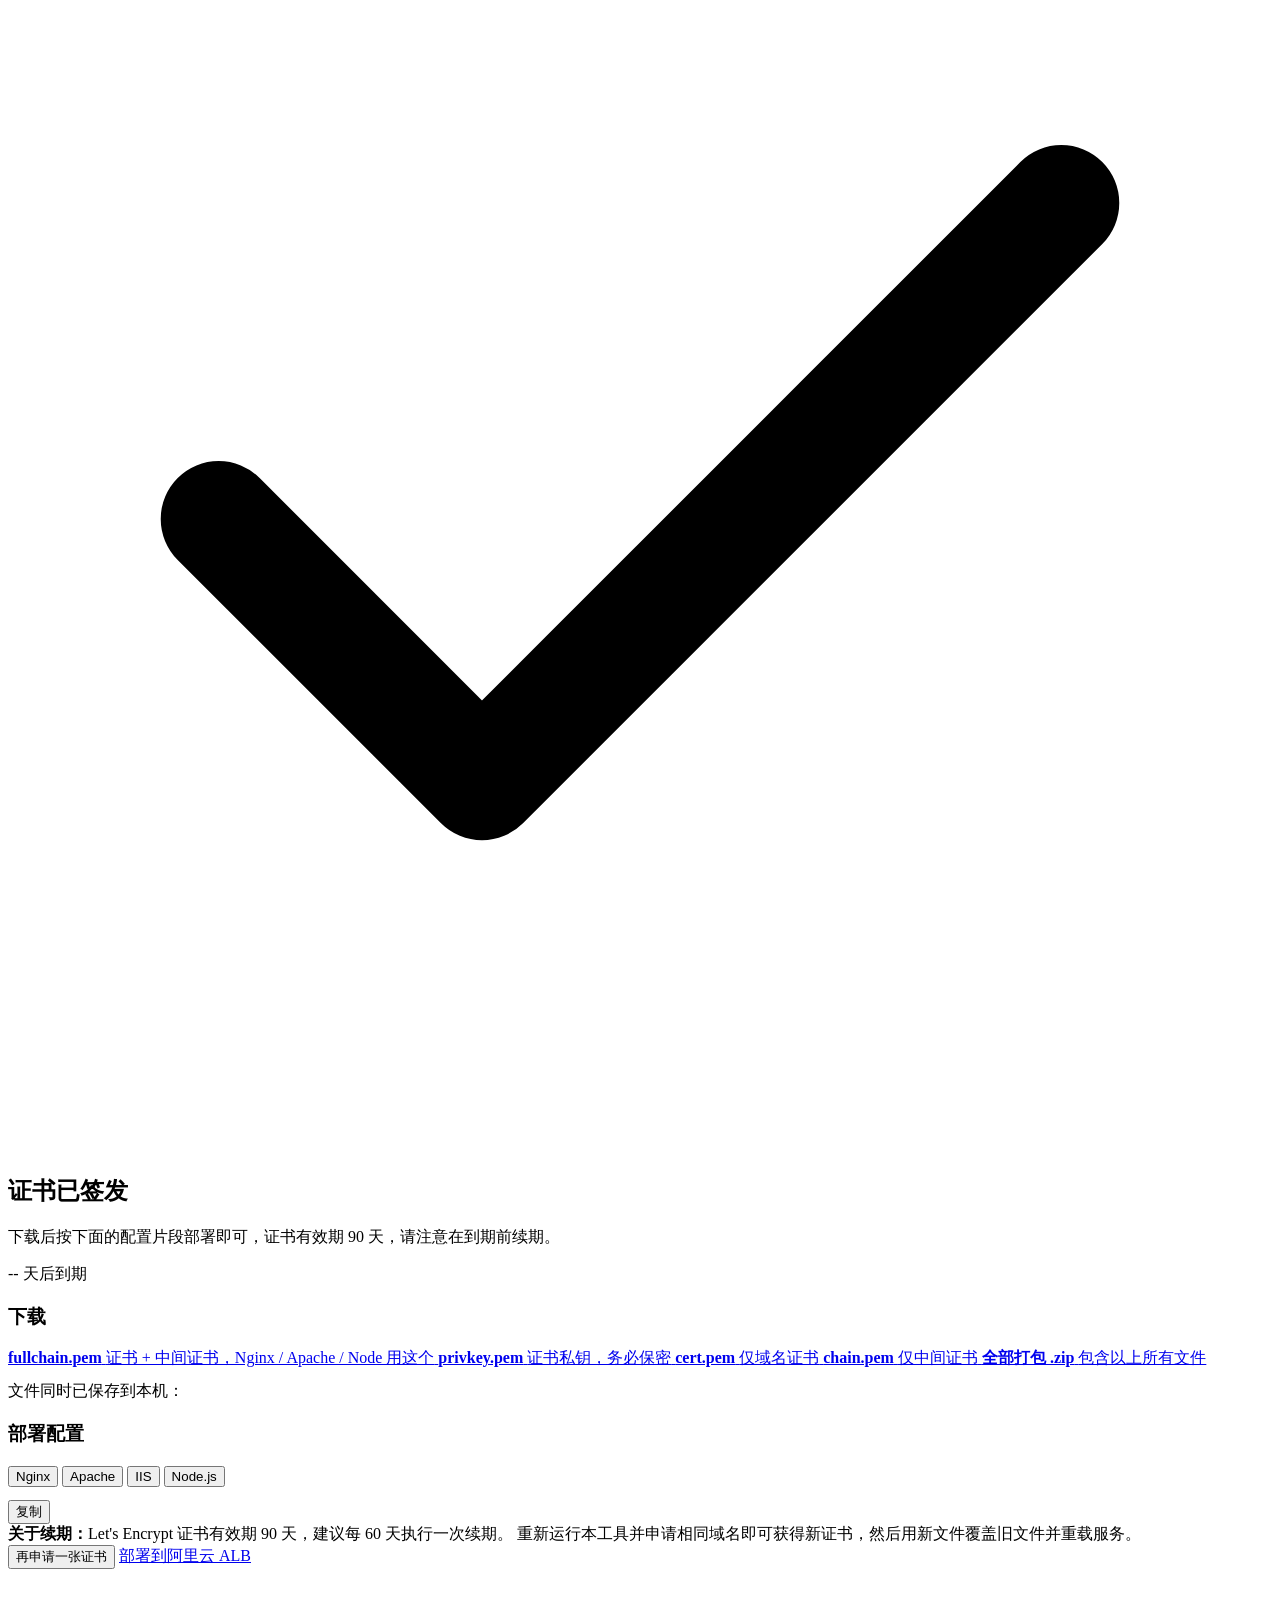
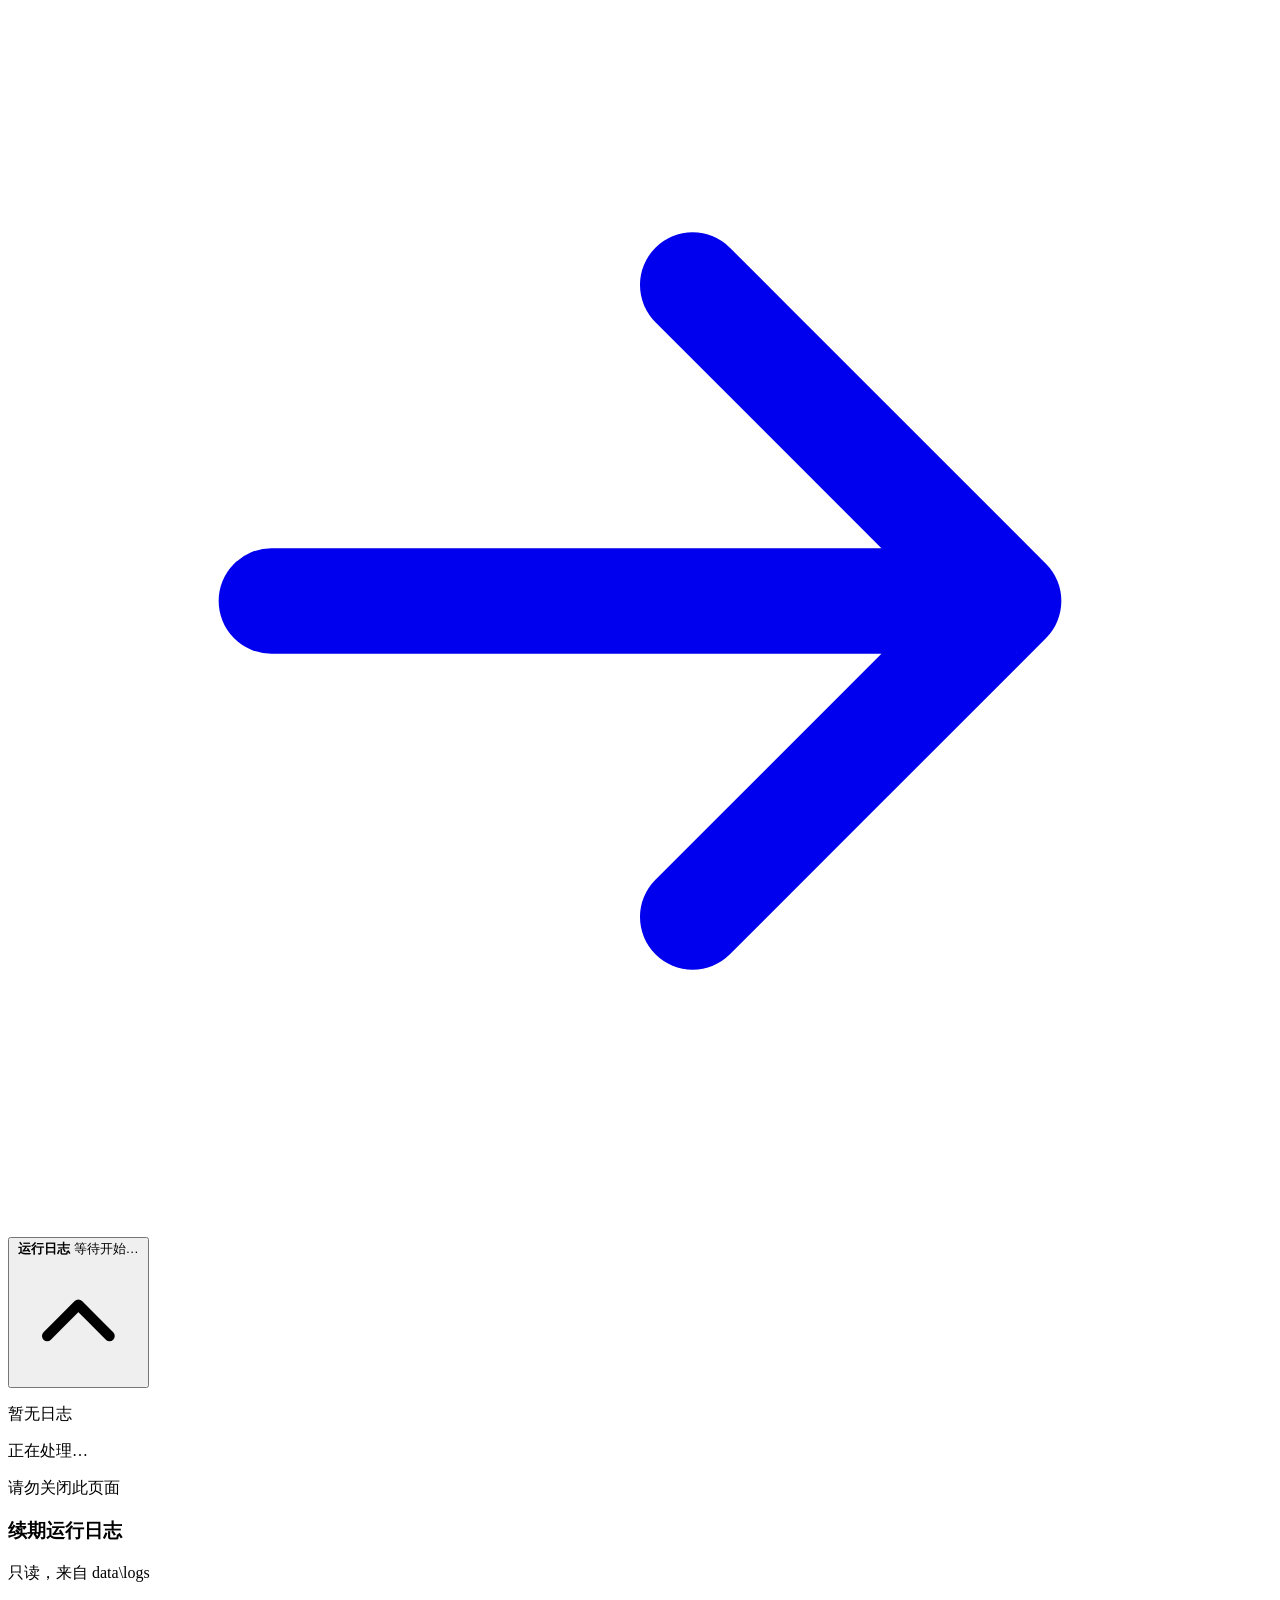
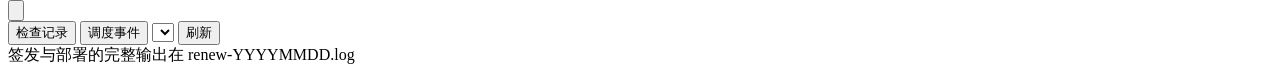
==== commit 1520c6c4: "scheduler" ====
--- a/web/index.html
+++ b/web/index.html
@@ -69,6 +69,20 @@
   <main class="main">
     <div class="main-scroll">
       <div class="content">
+
+        <!-- ---------- 自动续期状态 ---------- -->
+        <section class="renew-card" id="renewCard" hidden>
+          <div class="renew-top">
+            <span class="renew-dot" id="renewDot"></span>
+            <span class="renew-title">证书自动续期</span>
+            <span class="renew-badge" id="renewBadge">读取中</span>
+            <span class="renew-spacer"></span>
+            <button class="btn btn-quiet btn-sm" id="btnRenewLog" type="button">查看日志</button>
+            <button class="btn btn-ghost btn-sm" id="btnRenewCheck" type="button">立即检查</button>
+          </div>
+          <div class="renew-meta" id="renewMeta">正在读取状态…</div>
+          <div class="renew-certs" id="renewCerts"></div>
+        </section>
 
         <!-- ---------- 步骤 1 ---------- -->
         <section class="panel" id="step1">
@@ -425,6 +439,35 @@
   </div>
 </div>
 
+<!-- 续期日志抽屉 -->
+<div class="logsheet hidden" id="logSheet">
+  <div class="logsheet-mask" id="logSheetMask"></div>
+  <aside class="logsheet-panel" role="dialog" aria-modal="true" aria-label="续期运行日志">
+    <header class="logsheet-head">
+      <div class="logsheet-title">
+        <h3>续期运行日志</h3>
+        <p id="logSheetSub">只读，来自 data\logs</p>
+      </div>
+      <button class="logsheet-close" id="logSheetClose" type="button" aria-label="关闭">
+        <svg viewBox="0 0 16 16" fill="none" stroke="currentColor" stroke-width="1.6" stroke-linecap="round">
+          <path d="M4 4l8 8M12 4l-8 8"/>
+        </svg>
+      </button>
+    </header>
+    <div class="logsheet-tabs">
+      <button class="logsheet-tab is-on" data-kind="renew" type="button">检查记录</button>
+      <button class="logsheet-tab" data-kind="scheduler" type="button">调度事件</button>
+      <span class="logsheet-spacer"></span>
+      <select class="logsheet-date" id="logDate" title="选择日期"></select>
+      <button class="btn btn-ghost btn-sm" id="logRefresh" type="button">刷新</button>
+    </div>
+    <div class="logsheet-body" id="logSheetBody"></div>
+    <footer class="logsheet-foot">
+      <span id="logSheetFoot">签发与部署的完整输出在 renew-YYYYMMDD.log</span>
+    </footer>
+  </aside>
+</div>
+
 <div class="toast-wrap" id="toastWrap"></div>
 
 <script src="/static/app.js"></script>
